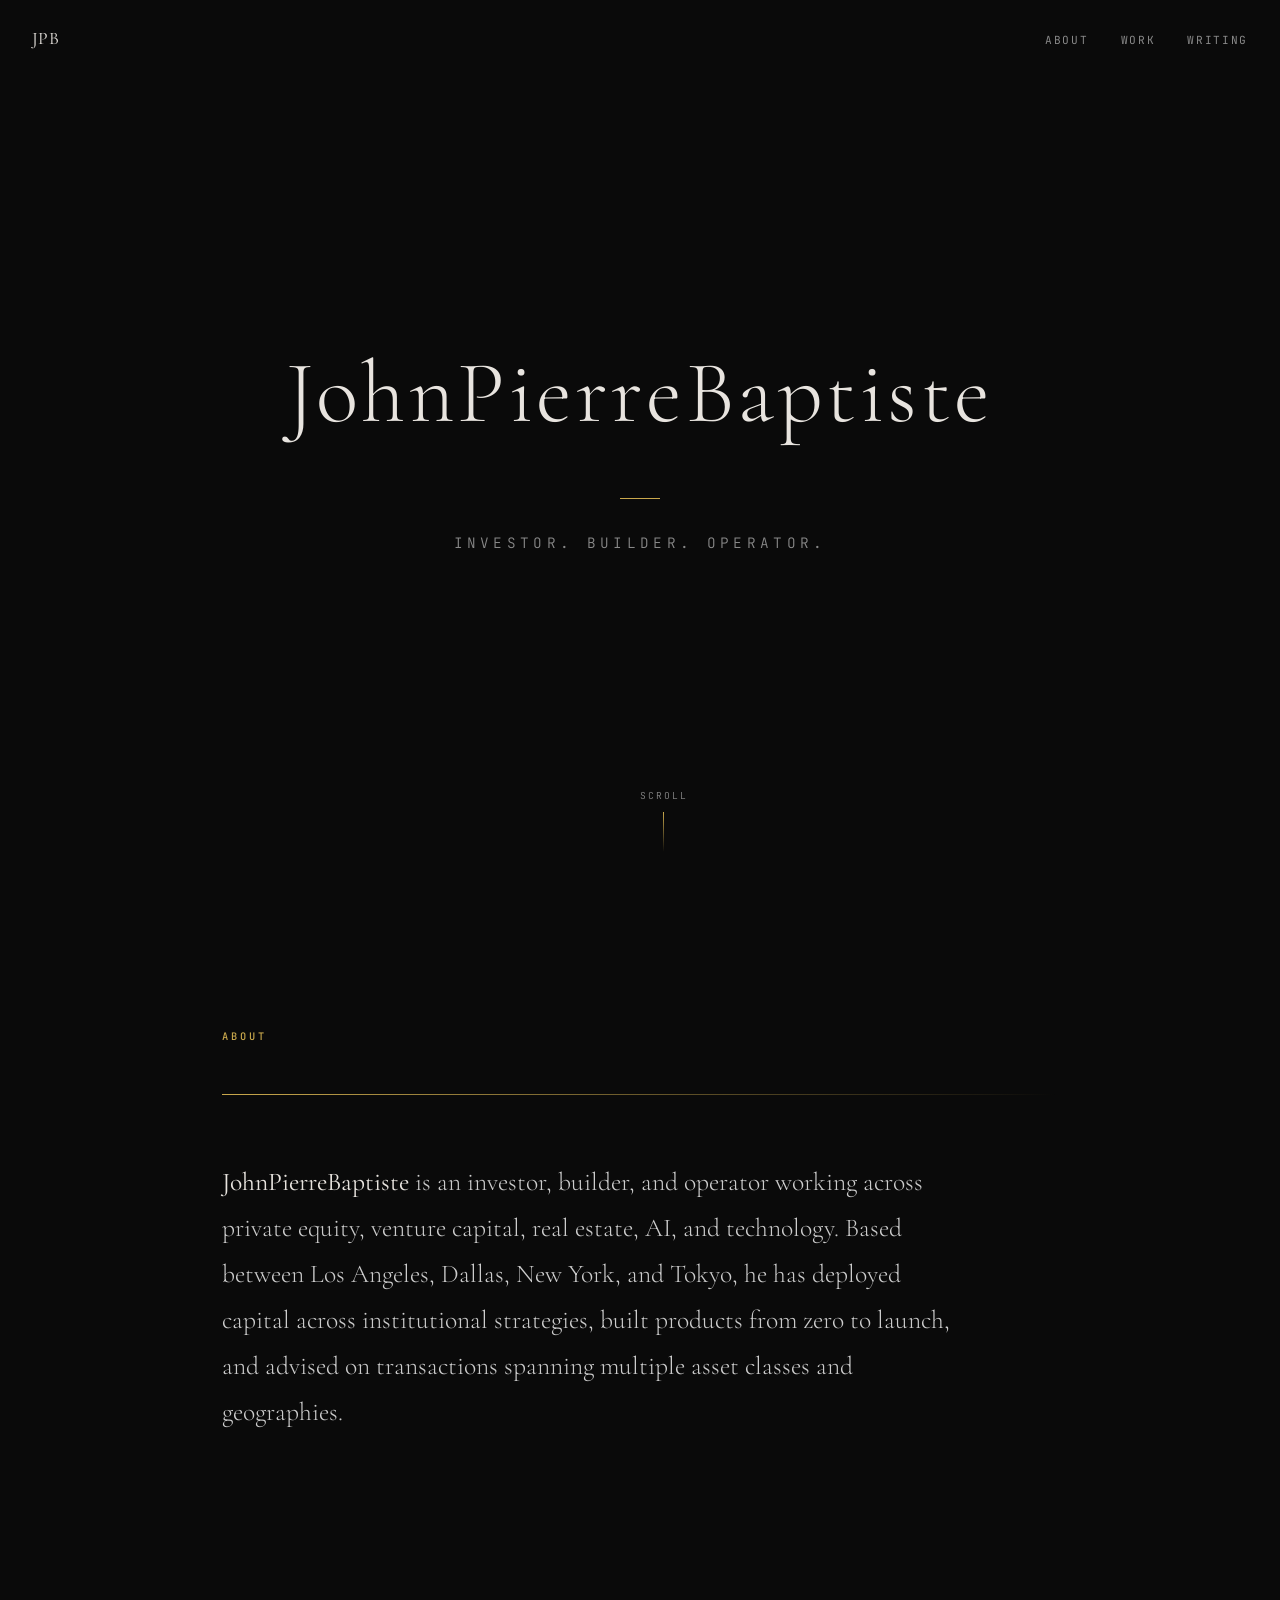
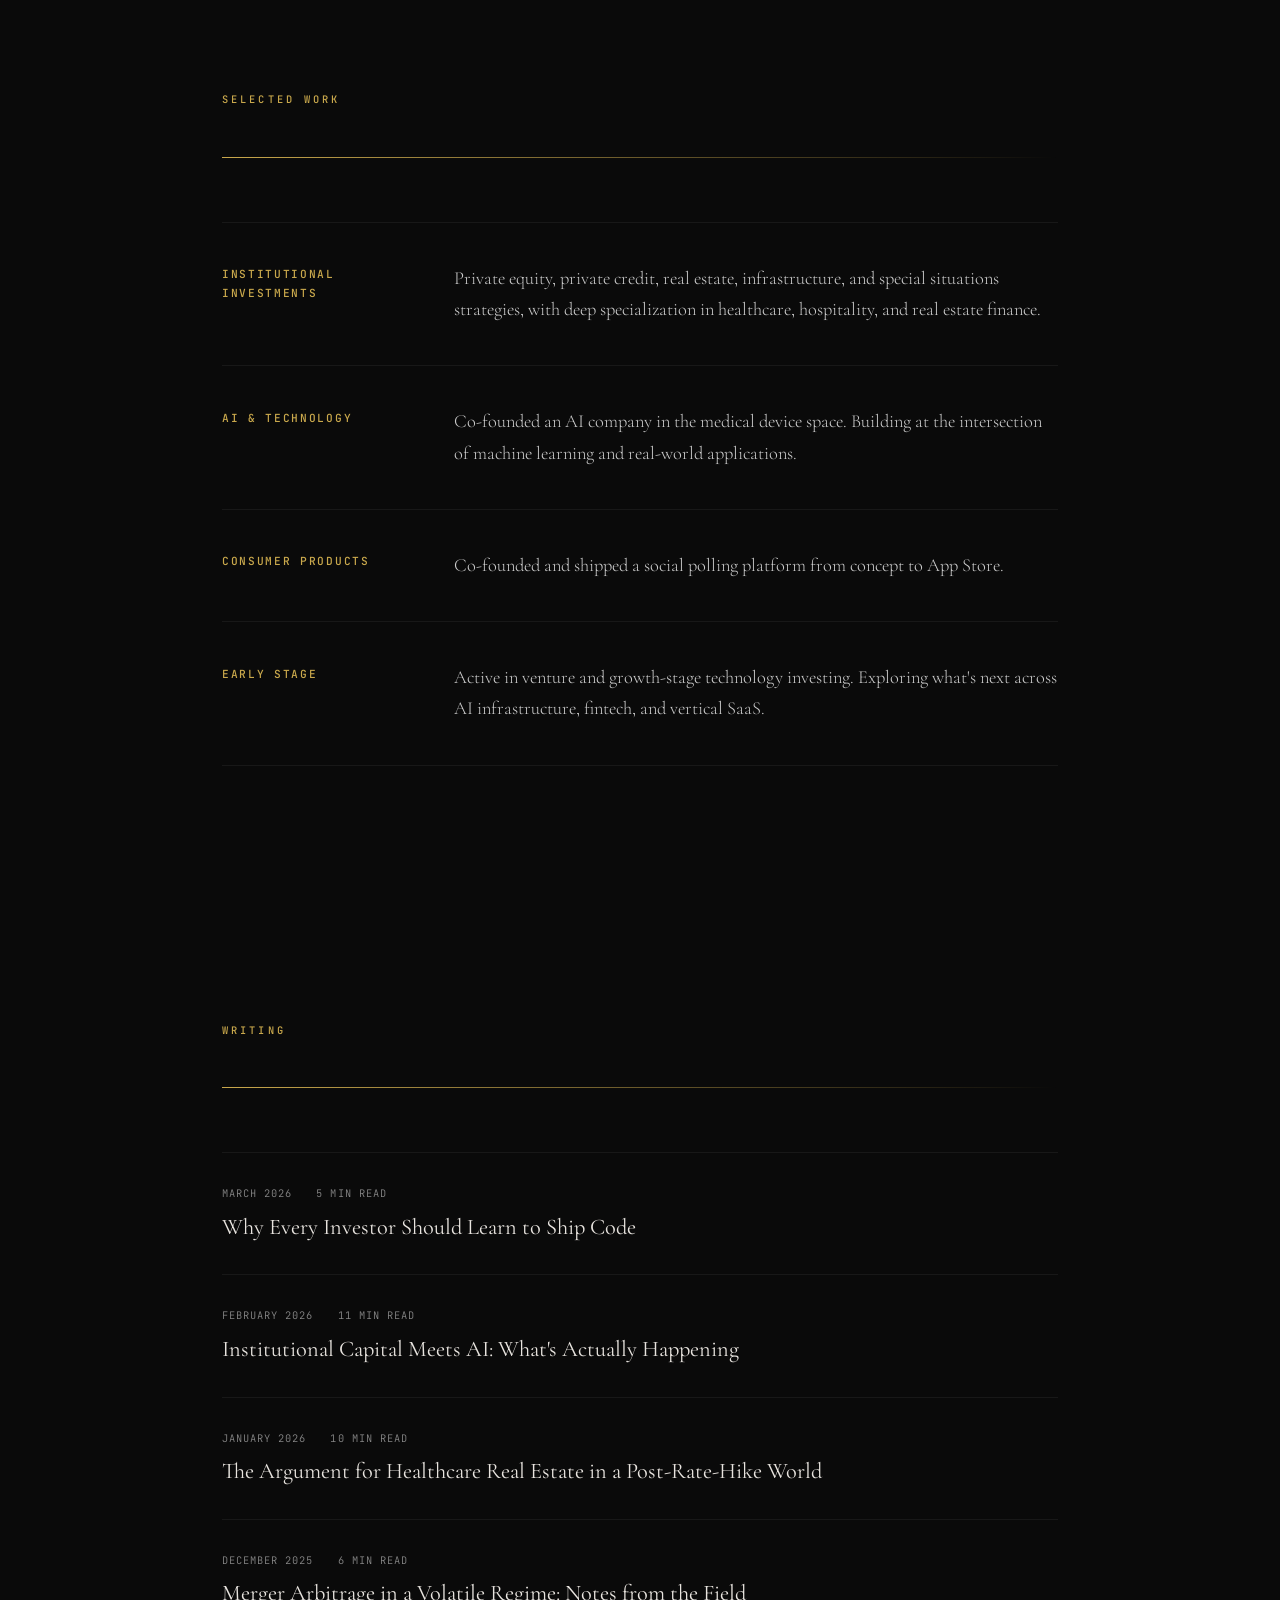
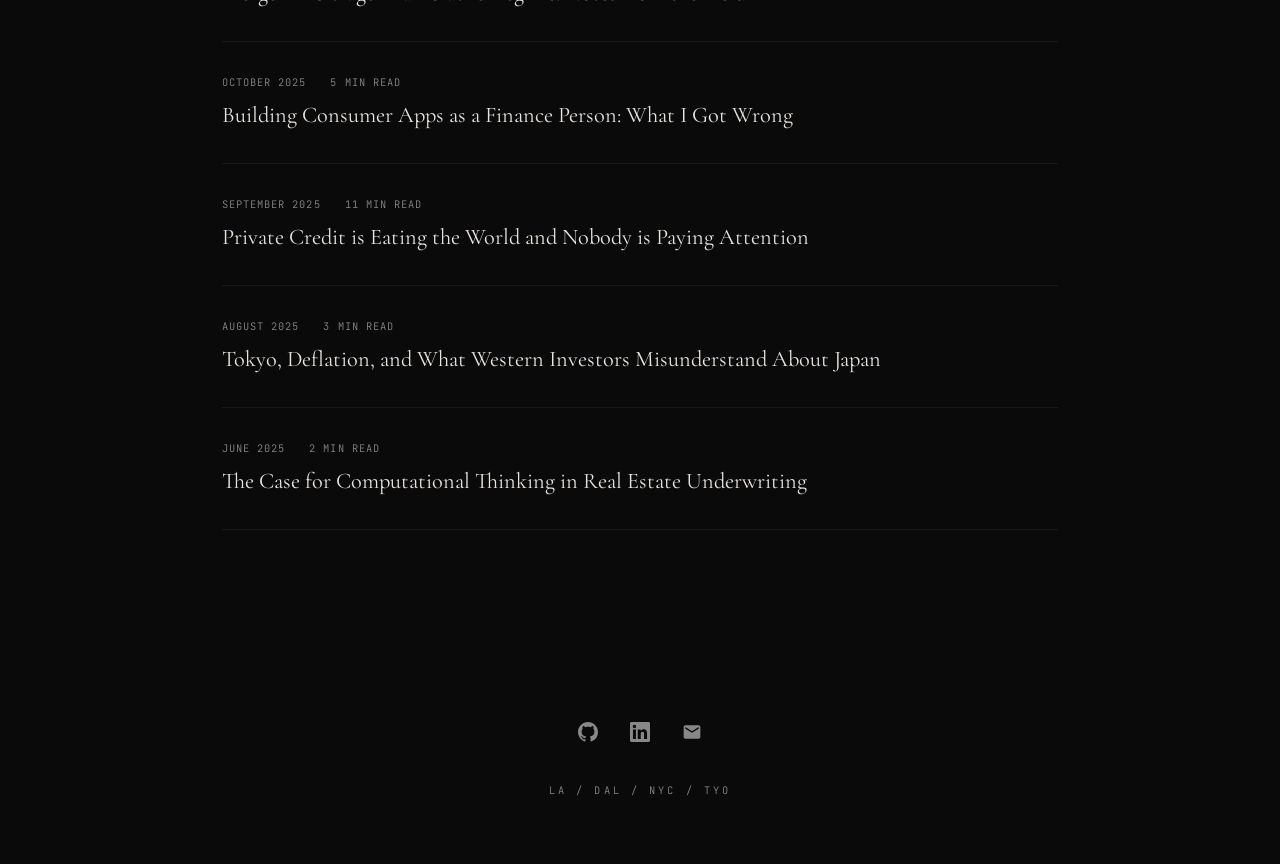
==== index.html @ 0679988e "trim credential lines from about section Co-Authored-By: Claude Opus 4.6 (1M context) <noreply@anthr" ====
<!DOCTYPE html>
<html lang="en">
<head>
  <meta charset="UTF-8">
  <meta name="viewport" content="width=device-width, initial-scale=1.0">
  <title>JohnPierreBaptiste</title>
  <meta name="description" content="JohnPierreBaptiste — Investor. Builder. Operator.">
  <link rel="stylesheet" href="styles.css">
  <link rel="icon" href="data:image/svg+xml,<svg xmlns='http://www.w3.org/2000/svg' viewBox='0 0 100 100'><text y='.9em' font-size='90'>&#9670;</text></svg>">
</head>
<body>

  <!-- Navigation -->
  <nav class="nav">
    <a href="#" class="nav-logo">JPB</a>
    <ul class="nav-links">
      <li><a href="#about">About</a></li>
      <li><a href="#work">Work</a></li>
      <li><a href="#writing">Writing</a></li>
    </ul>
  </nav>

  <!-- Hero -->
  <section class="hero">
    <h1 class="hero-name">JohnPierreBaptiste</h1>
    <div class="hero-line"></div>
    <p class="hero-tagline">Investor. Builder. Operator.</p>
    <div class="scroll-indicator">
      <span>Scroll</span>
      <div class="scroll-line"></div>
    </div>
  </section>

  <!-- About -->
  <section id="about">
    <div class="container">
      <div class="reveal">
        <p class="section-label">About</p>
        <div class="section-divider"></div>
      </div>
      <div class="reveal">
        <p class="about-text">
          <strong>JohnPierreBaptiste</strong> is an investor, builder, and operator working across private equity, venture capital, real estate, AI, and technology. Based between Los Angeles, Dallas, New York, and Tokyo, he has deployed capital across institutional strategies, built products from zero to launch, and advised on transactions spanning multiple asset classes and geographies.
        </p>
      </div>
    </div>
  </section>

  <!-- Selected Work -->
  <section id="work">
    <div class="container">
      <div class="reveal">
        <p class="section-label">Selected Work</p>
        <div class="section-divider"></div>
      </div>
      <div class="work-grid">
        <div class="work-item reveal">
          <span class="work-category">Institutional Investments</span>
          <p class="work-description">Private equity, private credit, real estate, infrastructure, and special situations strategies, with deep specialization in healthcare, hospitality, and real estate finance.</p>
        </div>
        <div class="work-item reveal">
          <span class="work-category">AI & Technology</span>
          <p class="work-description">Co-founded an AI company in the medical device space. Building at the intersection of machine learning and real-world applications.</p>
        </div>
        <div class="work-item reveal">
          <span class="work-category">Consumer Products</span>
          <p class="work-description">Co-founded and shipped a social polling platform from concept to App Store.</p>
        </div>
        <div class="work-item reveal">
          <span class="work-category">Early Stage</span>
          <p class="work-description">Active in venture and growth-stage technology investing. Exploring what's next across AI infrastructure, fintech, and vertical SaaS.</p>
        </div>
      </div>
    </div>
  </section>

  <!-- Writing -->
  <section id="writing">
    <div class="container">
      <div class="reveal">
        <p class="section-label">Writing</p>
        <div class="section-divider"></div>
      </div>
      <div class="writing-list">

        <a href="posts/ship-code.html" class="writing-item reveal">
          <div class="writing-meta">
            <span>March 2026</span>
            <span>5 min read</span>
          </div>
          <h3 class="writing-title">Why Every Investor Should Learn to Ship Code</h3>
          <span class="writing-arrow">&rarr;</span>
        </a>

        <a href="posts/institutional-capital-ai.html" class="writing-item reveal">
          <div class="writing-meta">
            <span>February 2026</span>
            <span>11 min read</span>
          </div>
          <h3 class="writing-title">Institutional Capital Meets AI: What's Actually Happening</h3>
          <span class="writing-arrow">&rarr;</span>
        </a>

        <a href="posts/healthcare-real-estate.html" class="writing-item reveal">
          <div class="writing-meta">
            <span>January 2026</span>
            <span>10 min read</span>
          </div>
          <h3 class="writing-title">The Argument for Healthcare Real Estate in a Post-Rate-Hike World</h3>
          <span class="writing-arrow">&rarr;</span>
        </a>

        <a href="posts/merger-arbitrage.html" class="writing-item reveal">
          <div class="writing-meta">
            <span>December 2025</span>
            <span>6 min read</span>
          </div>
          <h3 class="writing-title">Merger Arbitrage in a Volatile Regime: Notes from the Field</h3>
          <span class="writing-arrow">&rarr;</span>
        </a>

        <a href="posts/consumer-apps-finance.html" class="writing-item reveal">
          <div class="writing-meta">
            <span>October 2025</span>
            <span>5 min read</span>
          </div>
          <h3 class="writing-title">Building Consumer Apps as a Finance Person: What I Got Wrong</h3>
          <span class="writing-arrow">&rarr;</span>
        </a>

        <a href="posts/private-credit.html" class="writing-item reveal">
          <div class="writing-meta">
            <span>September 2025</span>
            <span>11 min read</span>
          </div>
          <h3 class="writing-title">Private Credit is Eating the World and Nobody is Paying Attention</h3>
          <span class="writing-arrow">&rarr;</span>
        </a>

        <a href="posts/tokyo-japan.html" class="writing-item reveal">
          <div class="writing-meta">
            <span>August 2025</span>
            <span>3 min read</span>
          </div>
          <h3 class="writing-title">Tokyo, Deflation, and What Western Investors Misunderstand About Japan</h3>
          <span class="writing-arrow">&rarr;</span>
        </a>

        <a href="posts/computational-real-estate.html" class="writing-item reveal">
          <div class="writing-meta">
            <span>June 2025</span>
            <span>2 min read</span>
          </div>
          <h3 class="writing-title">The Case for Computational Thinking in Real Estate Underwriting</h3>
          <span class="writing-arrow">&rarr;</span>
        </a>

      </div>
    </div>
  </section>

  <!-- Footer -->
  <footer class="footer">
    <div class="container">
      <div class="footer-icons">
        <!-- GitHub -->
        <a href="https://github.com/JohnPierreBaptiste" target="_blank" rel="noopener noreferrer" aria-label="GitHub">
          <svg viewBox="0 0 24 24" fill="currentColor"><path d="M12 0C5.37 0 0 5.37 0 12c0 5.31 3.435 9.795 8.205 11.385.6.105.825-.255.825-.57 0-.285-.015-1.23-.015-2.235-3.015.555-3.795-.735-4.035-1.41-.135-.345-.72-1.41-1.23-1.695-.42-.225-1.02-.78-.015-.795.945-.015 1.62.87 1.845 1.23 1.08 1.815 2.805 1.305 3.495.99.105-.78.42-1.305.765-1.605-2.67-.3-5.46-1.335-5.46-5.925 0-1.305.465-2.385 1.23-3.225-.12-.3-.54-1.53.12-3.18 0 0 1.005-.315 3.3 1.23.96-.27 1.98-.405 3-.405s2.04.135 3 .405c2.295-1.56 3.3-1.23 3.3-1.23.66 1.65.24 2.88.12 3.18.765.84 1.23 1.905 1.23 3.225 0 4.605-2.805 5.625-5.475 5.925.435.375.81 1.095.81 2.22 0 1.605-.015 2.895-.015 3.3 0 .315.225.69.825.57A12.02 12.02 0 0024 12c0-6.63-5.37-12-12-12z"/></svg>
        </a>
        <!-- LinkedIn -->
        <a href="https://linkedin.com/in/JohnPierreBaptiste" target="_blank" rel="noopener noreferrer" aria-label="LinkedIn">
          <svg viewBox="0 0 24 24" fill="currentColor"><path d="M20.447 20.452h-3.554v-5.569c0-1.328-.027-3.037-1.852-3.037-1.853 0-2.136 1.445-2.136 2.939v5.667H9.351V9h3.414v1.561h.046c.477-.9 1.637-1.85 3.37-1.85 3.601 0 4.267 2.37 4.267 5.455v6.286zM5.337 7.433a2.062 2.062 0 01-2.063-2.065 2.064 2.064 0 112.063 2.065zm1.782 13.019H3.555V9h3.564v11.452zM22.225 0H1.771C.792 0 0 .774 0 1.729v20.542C0 23.227.792 24 1.771 24h20.451C23.2 24 24 23.227 24 22.271V1.729C24 .774 23.2 0 22.222 0h.003z"/></svg>
        </a>
        <!-- Email -->
        <a href="mailto:john@johnpierrebaptiste.com" aria-label="Email">
          <svg viewBox="0 0 24 24" fill="currentColor"><path d="M20 4H4c-1.1 0-2 .9-2 2v12c0 1.1.9 2 2 2h16c1.1 0 2-.9 2-2V6c0-1.1-.9-2-2-2zm0 4l-8 5-8-5V6l8 5 8-5v2z"/></svg>
        </a>
      </div>
      <p class="footer-locations">LA / DAL / NYC / TYO</p>
    </div>
  </footer>

  <script src="script.js"></script>
</body>
</html>
---- styles.css ----
/* ========================================
   JohnPierreBaptiste — Personal Site
   ======================================== */

@import url('https://fonts.googleapis.com/css2?family=Cormorant+Garamond:ital,wght@0,300;0,400;0,500;0,600;1,300;1,400&family=JetBrains+Mono:wght@300;400;500&display=swap');

:root {
  --black: #0a0a0a;
  --off-black: #111111;
  --dark-gray: #1a1a1a;
  --mid-gray: #888888;
  --light-gray: #cccccc;
  --off-white: #e8e4df;
  --accent: #c9a84c;
  --accent-dim: rgba(201, 168, 76, 0.15);
  --font-serif: 'Cormorant Garamond', Georgia, serif;
  --font-mono: 'JetBrains Mono', 'SF Mono', monospace;
}

*, *::before, *::after {
  margin: 0;
  padding: 0;
  box-sizing: border-box;
}

::selection {
  background: var(--accent);
  color: var(--black);
}

html {
  scroll-behavior: smooth;
  font-size: 16px;
}

body {
  background: var(--black);
  color: var(--off-white);
  font-family: var(--font-mono);
  font-weight: 300;
  line-height: 1.7;
  overflow-x: hidden;
  -webkit-font-smoothing: antialiased;
  -moz-osx-font-smoothing: grayscale;
}

/* ---- Scrollbar ---- */
::-webkit-scrollbar { width: 4px; }
::-webkit-scrollbar-track { background: var(--black); }
::-webkit-scrollbar-thumb { background: var(--accent); border-radius: 2px; }

/* ---- Layout ---- */
.container {
  max-width: 900px;
  margin: 0 auto;
  padding: 0 2rem;
}

section {
  padding: 8rem 0;
  position: relative;
}

/* ---- Reveal Animation ---- */
.reveal {
  opacity: 0;
  transform: translateY(30px);
  transition: opacity 0.8s cubic-bezier(0.16, 1, 0.3, 1),
              transform 0.8s cubic-bezier(0.16, 1, 0.3, 1);
}

.reveal.visible {
  opacity: 1;
  transform: translateY(0);
}

/* ---- Navigation ---- */
.nav {
  position: fixed;
  top: 0;
  left: 0;
  right: 0;
  z-index: 100;
  padding: 1.5rem 2rem;
  display: flex;
  justify-content: space-between;
  align-items: center;
  transition: background 0.4s ease, backdrop-filter 0.4s ease;
}

.nav.scrolled {
  background: rgba(10, 10, 10, 0.85);
  backdrop-filter: blur(20px);
  -webkit-backdrop-filter: blur(20px);
}

.nav-logo {
  font-family: var(--font-serif);
  font-size: 1.1rem;
  font-weight: 400;
  color: var(--off-white);
  text-decoration: none;
  letter-spacing: 0.02em;
}

.nav-links {
  display: flex;
  gap: 2rem;
  list-style: none;
}

.nav-links a {
  font-family: var(--font-mono);
  font-size: 0.7rem;
  font-weight: 400;
  color: var(--mid-gray);
  text-decoration: none;
  text-transform: uppercase;
  letter-spacing: 0.15em;
  transition: color 0.3s ease;
}

.nav-links a:hover {
  color: var(--accent);
}

/* ---- Hero ---- */
.hero {
  height: 100vh;
  display: flex;
  flex-direction: column;
  justify-content: center;
  align-items: center;
  text-align: center;
  position: relative;
}

.hero-name {
  font-family: var(--font-serif);
  font-size: clamp(2.5rem, 7vw, 5.5rem);
  font-weight: 300;
  letter-spacing: 0.04em;
  color: var(--off-white);
  line-height: 1.1;
  margin-bottom: 1.5rem;
  opacity: 0;
  transform: translateY(20px);
  animation: heroFadeIn 1.2s cubic-bezier(0.16, 1, 0.3, 1) 0.3s forwards;
}

.hero-tagline {
  font-family: var(--font-mono);
  font-size: clamp(0.75rem, 1.5vw, 0.9rem);
  font-weight: 300;
  color: var(--mid-gray);
  letter-spacing: 0.3em;
  text-transform: uppercase;
  opacity: 0;
  transform: translateY(15px);
  animation: heroFadeIn 1s cubic-bezier(0.16, 1, 0.3, 1) 0.7s forwards;
}

.hero-line {
  width: 40px;
  height: 1px;
  background: var(--accent);
  margin: 2rem auto;
  opacity: 0;
  animation: heroFadeIn 1s cubic-bezier(0.16, 1, 0.3, 1) 1s forwards;
}

.scroll-indicator {
  position: absolute;
  bottom: 3rem;
  left: 50%;
  transform: translateX(-50%);
  display: flex;
  flex-direction: column;
  align-items: center;
  gap: 0.5rem;
  opacity: 0;
  animation: heroFadeIn 1s cubic-bezier(0.16, 1, 0.3, 1) 1.5s forwards;
}

.scroll-indicator span {
  font-size: 0.6rem;
  letter-spacing: 0.2em;
  text-transform: uppercase;
  color: var(--mid-gray);
}

.scroll-line {
  width: 1px;
  height: 40px;
  background: linear-gradient(to bottom, var(--accent), transparent);
  animation: scrollPulse 2s ease-in-out infinite;
}

@keyframes heroFadeIn {
  to { opacity: 1; transform: translateY(0); }
}

@keyframes scrollPulse {
  0%, 100% { opacity: 0.3; transform: scaleY(0.6); }
  50% { opacity: 1; transform: scaleY(1); }
}

/* ---- Section Headers ---- */
.section-label {
  font-family: var(--font-mono);
  font-size: 0.65rem;
  font-weight: 500;
  letter-spacing: 0.3em;
  text-transform: uppercase;
  color: var(--accent);
  margin-bottom: 3rem;
}

.section-divider {
  width: 100%;
  height: 1px;
  background: linear-gradient(to right, var(--accent), transparent);
  margin-bottom: 4rem;
}

/* ---- About ---- */
.about-text {
  font-family: var(--font-serif);
  font-size: clamp(1.2rem, 2.5vw, 1.6rem);
  font-weight: 300;
  line-height: 1.8;
  color: var(--light-gray);
  max-width: 750px;
}

.about-text strong {
  color: var(--off-white);
  font-weight: 400;
}

/* ---- Work ---- */
.work-grid {
  display: grid;
  gap: 0;
}

.work-item {
  padding: 2.5rem 0;
  border-bottom: 1px solid rgba(255, 255, 255, 0.06);
  display: grid;
  grid-template-columns: 200px 1fr;
  gap: 2rem;
  align-items: start;
}

.work-item:first-child {
  border-top: 1px solid rgba(255, 255, 255, 0.06);
}

.work-category {
  font-family: var(--font-mono);
  font-size: 0.7rem;
  font-weight: 500;
  letter-spacing: 0.15em;
  text-transform: uppercase;
  color: var(--accent);
  padding-top: 0.15rem;
}

.work-description {
  font-family: var(--font-serif);
  font-size: 1.15rem;
  font-weight: 300;
  color: var(--light-gray);
  line-height: 1.7;
}

/* ---- Writing ---- */
.writing-list {
  display: grid;
  gap: 0;
}

.writing-item {
  display: block;
  padding: 2rem 0;
  border-bottom: 1px solid rgba(255, 255, 255, 0.06);
  text-decoration: none;
  transition: background 0.3s ease;
  position: relative;
}

.writing-item:first-child {
  border-top: 1px solid rgba(255, 255, 255, 0.06);
}

.writing-item:hover {
  background: rgba(201, 168, 76, 0.03);
}

.writing-item:hover .writing-title {
  color: var(--accent);
}

.writing-item:hover .writing-arrow {
  opacity: 1;
  transform: translateX(0);
}

.writing-meta {
  font-family: var(--font-mono);
  font-size: 0.65rem;
  color: var(--mid-gray);
  letter-spacing: 0.1em;
  text-transform: uppercase;
  margin-bottom: 0.5rem;
  display: flex;
  gap: 1.5rem;
}

.writing-title {
  font-family: var(--font-serif);
  font-size: clamp(1.1rem, 2vw, 1.4rem);
  font-weight: 400;
  color: var(--off-white);
  line-height: 1.4;
  transition: color 0.3s ease;
  padding-right: 2rem;
}

.writing-arrow {
  position: absolute;
  right: 0;
  top: 50%;
  transform: translateX(-10px);
  opacity: 0;
  color: var(--accent);
  font-size: 1.2rem;
  transition: all 0.3s ease;
}

/* ---- Footer ---- */
.footer {
  padding: 4rem 0;
  text-align: center;
}

.footer-icons {
  display: flex;
  justify-content: center;
  gap: 2rem;
  margin-bottom: 2rem;
}

.footer-icons a {
  color: var(--mid-gray);
  transition: color 0.3s ease;
}

.footer-icons a:hover {
  color: var(--accent);
}

.footer-icons svg {
  width: 20px;
  height: 20px;
}

.footer-locations {
  font-family: var(--font-mono);
  font-size: 0.65rem;
  letter-spacing: 0.3em;
  text-transform: uppercase;
  color: var(--mid-gray);
}

/* ---- Blog Post Page ---- */
.post-nav {
  position: fixed;
  top: 0;
  left: 0;
  right: 0;
  z-index: 100;
  padding: 1.5rem 2rem;
  display: flex;
  justify-content: space-between;
  align-items: center;
  background: rgba(10, 10, 10, 0.85);
  backdrop-filter: blur(20px);
  -webkit-backdrop-filter: blur(20px);
}

.post-back {
  font-family: var(--font-mono);
  font-size: 0.7rem;
  color: var(--mid-gray);
  text-decoration: none;
  letter-spacing: 0.1em;
  text-transform: uppercase;
  transition: color 0.3s ease;
}

.post-back:hover {
  color: var(--accent);
}

.post-header {
  padding-top: 10rem;
  padding-bottom: 4rem;
  max-width: 700px;
  margin: 0 auto;
}

.post-meta {
  font-family: var(--font-mono);
  font-size: 0.65rem;
  color: var(--mid-gray);
  letter-spacing: 0.1em;
  text-transform: uppercase;
  margin-bottom: 1.5rem;
  display: flex;
  gap: 1.5rem;
}

.post-title {
  font-family: var(--font-serif);
  font-size: clamp(1.8rem, 4vw, 2.8rem);
  font-weight: 300;
  color: var(--off-white);
  line-height: 1.3;
}

.post-body {
  max-width: 700px;
  margin: 0 auto;
  padding-bottom: 6rem;
}

.post-body p {
  font-family: var(--font-serif);
  font-size: 1.15rem;
  font-weight: 300;
  line-height: 1.9;
  color: var(--light-gray);
  margin-bottom: 1.5rem;
}

.post-body h2 {
  font-family: var(--font-serif);
  font-size: 1.6rem;
  font-weight: 400;
  color: var(--off-white);
  margin-top: 3rem;
  margin-bottom: 1.5rem;
}

.post-body h3 {
  font-family: var(--font-mono);
  font-size: 0.8rem;
  font-weight: 500;
  letter-spacing: 0.15em;
  text-transform: uppercase;
  color: var(--accent);
  margin-top: 2.5rem;
  margin-bottom: 1rem;
}

.post-body blockquote {
  border-left: 2px solid var(--accent);
  padding-left: 1.5rem;
  margin: 2rem 0;
  font-style: italic;
}

.post-body blockquote p {
  color: var(--off-white);
}

.post-body strong {
  color: var(--off-white);
  font-weight: 400;
}

.post-body ul, .post-body ol {
  margin-bottom: 1.5rem;
  padding-left: 1.5rem;
}

.post-body li {
  font-family: var(--font-serif);
  font-size: 1.15rem;
  font-weight: 300;
  line-height: 1.9;
  color: var(--light-gray);
  margin-bottom: 0.5rem;
}

.post-end-mark {
  text-align: center;
  margin-top: 4rem;
  padding-top: 4rem;
  border-top: 1px solid rgba(255, 255, 255, 0.06);
}

.post-end-mark span {
  font-family: var(--font-serif);
  font-size: 1.5rem;
  color: var(--accent);
}

/* ---- Responsive ---- */
@media (max-width: 768px) {
  section { padding: 5rem 0; }

  .nav-links { display: none; }

  .work-item {
    grid-template-columns: 1fr;
    gap: 0.5rem;
  }

  .container { padding: 0 1.5rem; }

  .post-header { padding-top: 7rem; }
}

@media (max-width: 480px) {
  .hero-name { letter-spacing: 0.02em; }
  .hero-tagline { letter-spacing: 0.15em; }
}
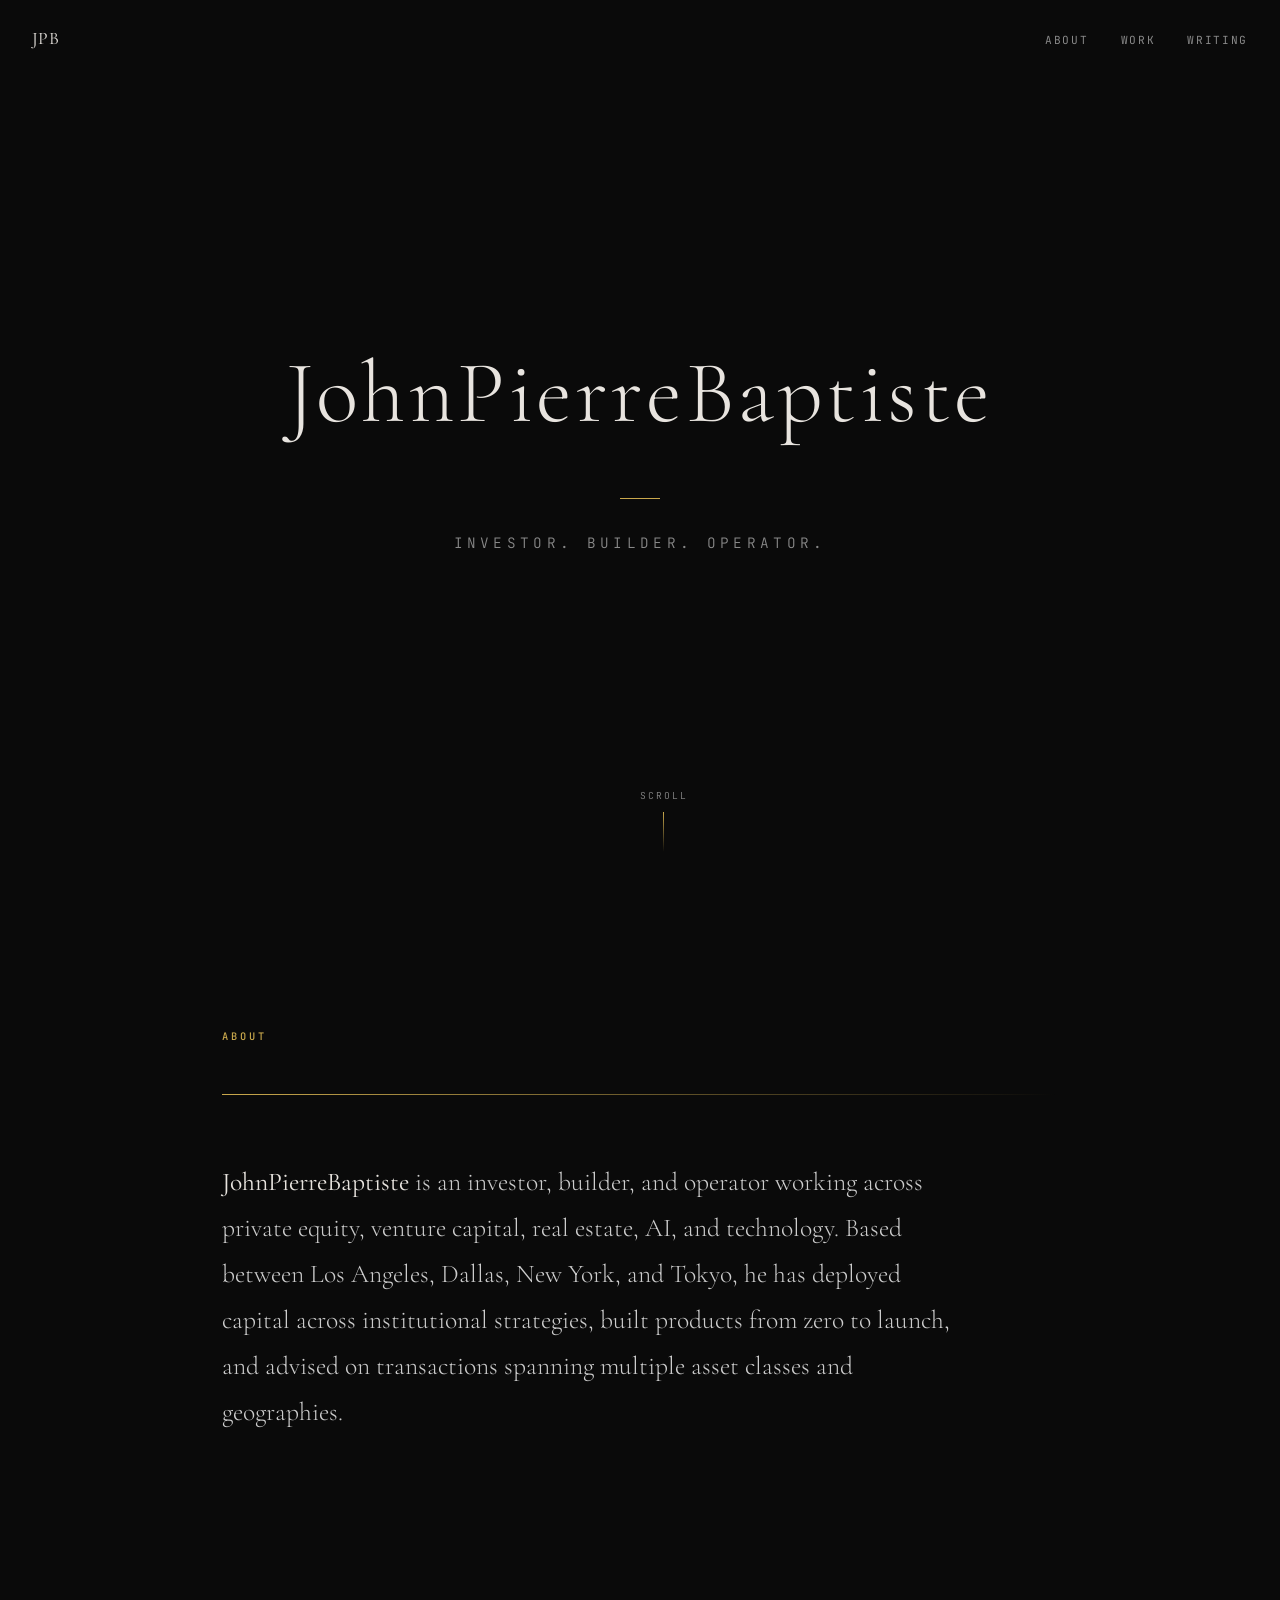
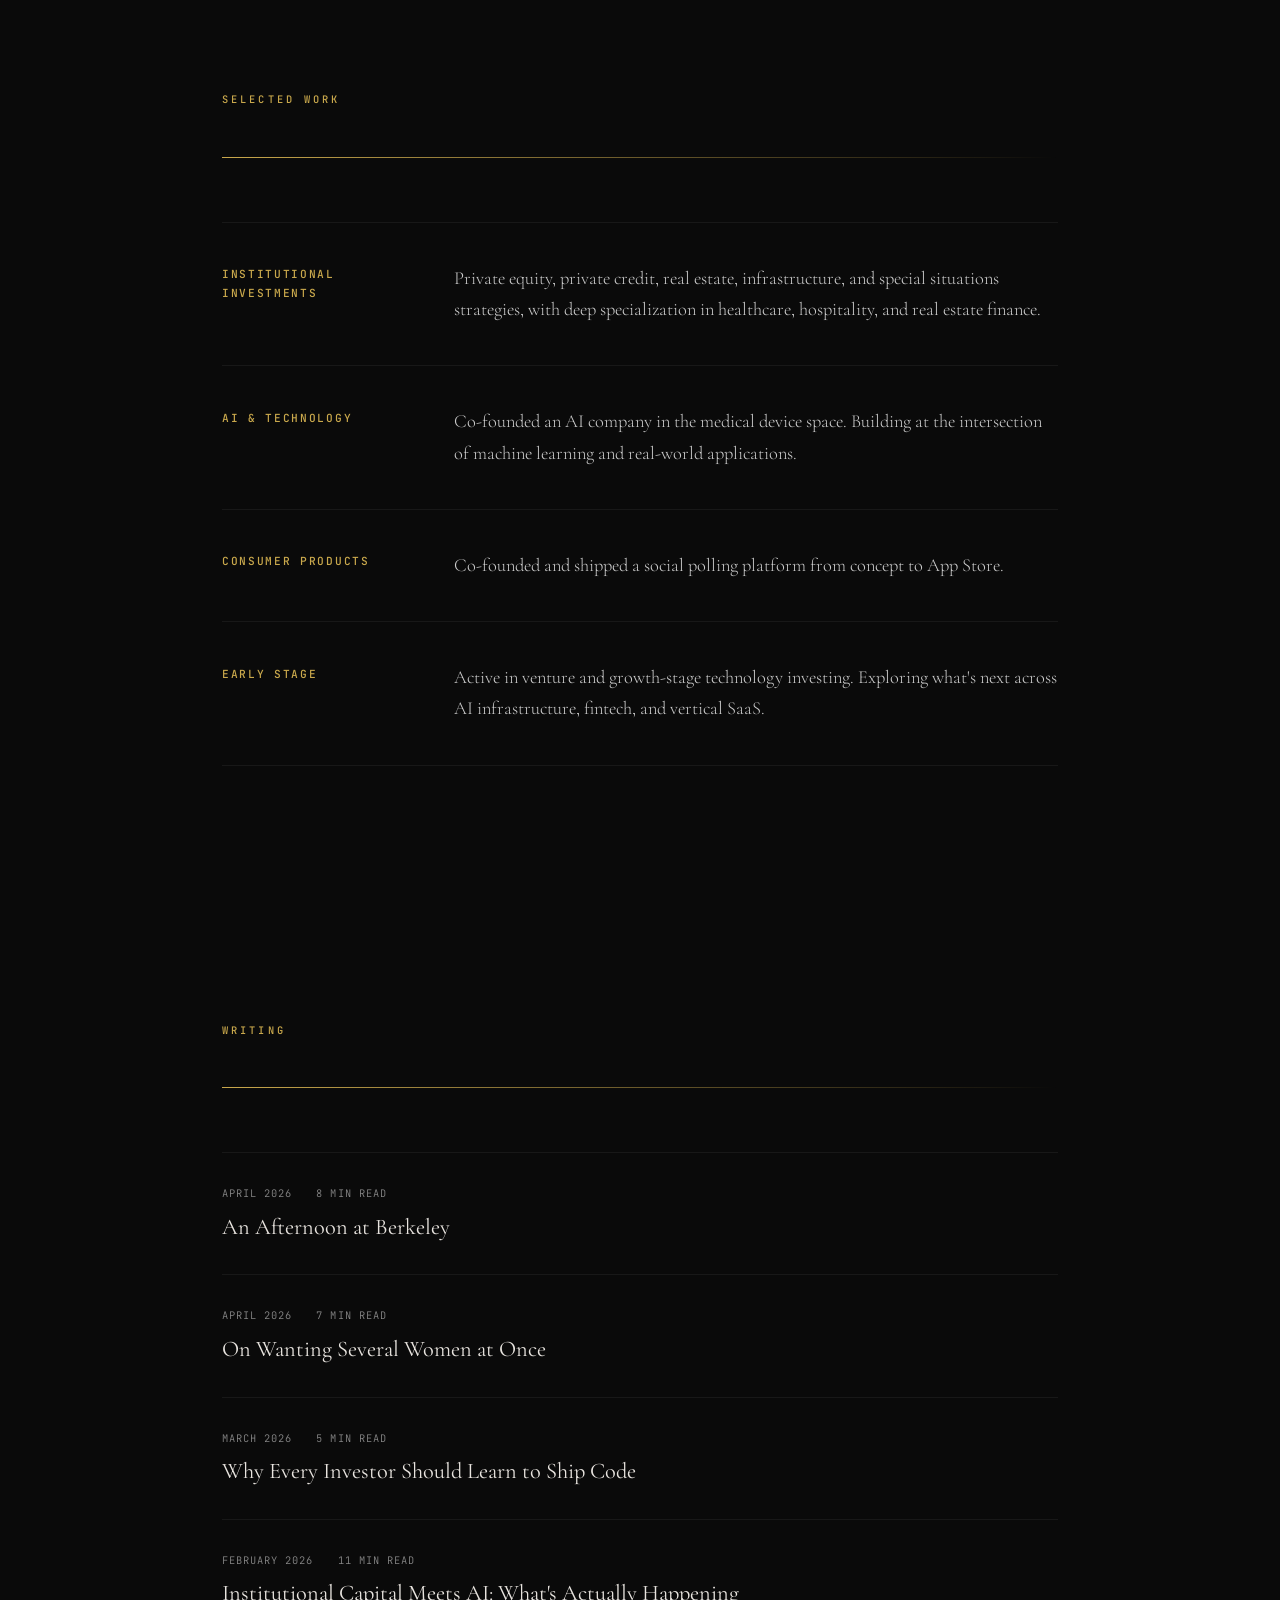
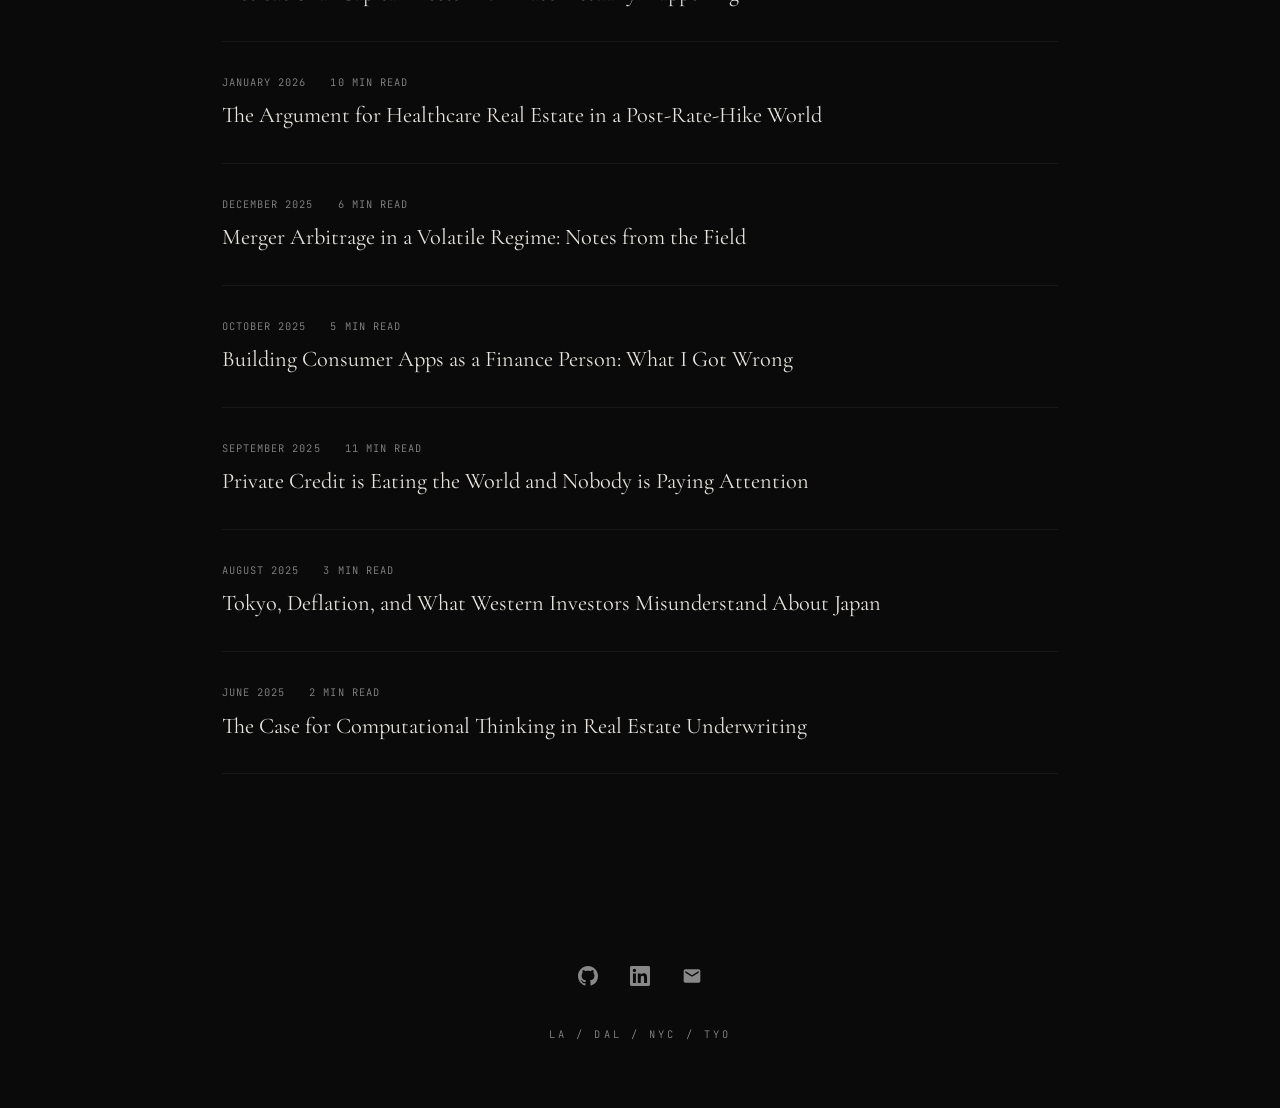
==== commit ed060ecd: "add two personal essays: several women and berkeley afternoon" ====
--- a/index.html
+++ b/index.html
@@ -83,6 +83,24 @@
       </div>
       <div class="writing-list">
 
+        <a href="posts/afternoon-berkeley.html" class="writing-item reveal">
+          <div class="writing-meta">
+            <span>April 2026</span>
+            <span>8 min read</span>
+          </div>
+          <h3 class="writing-title">An Afternoon at Berkeley</h3>
+          <span class="writing-arrow">&rarr;</span>
+        </a>
+
+        <a href="posts/several-women.html" class="writing-item reveal">
+          <div class="writing-meta">
+            <span>April 2026</span>
+            <span>7 min read</span>
+          </div>
+          <h3 class="writing-title">On Wanting Several Women at Once</h3>
+          <span class="writing-arrow">&rarr;</span>
+        </a>
+
         <a href="posts/ship-code.html" class="writing-item reveal">
           <div class="writing-meta">
             <span>March 2026</span>
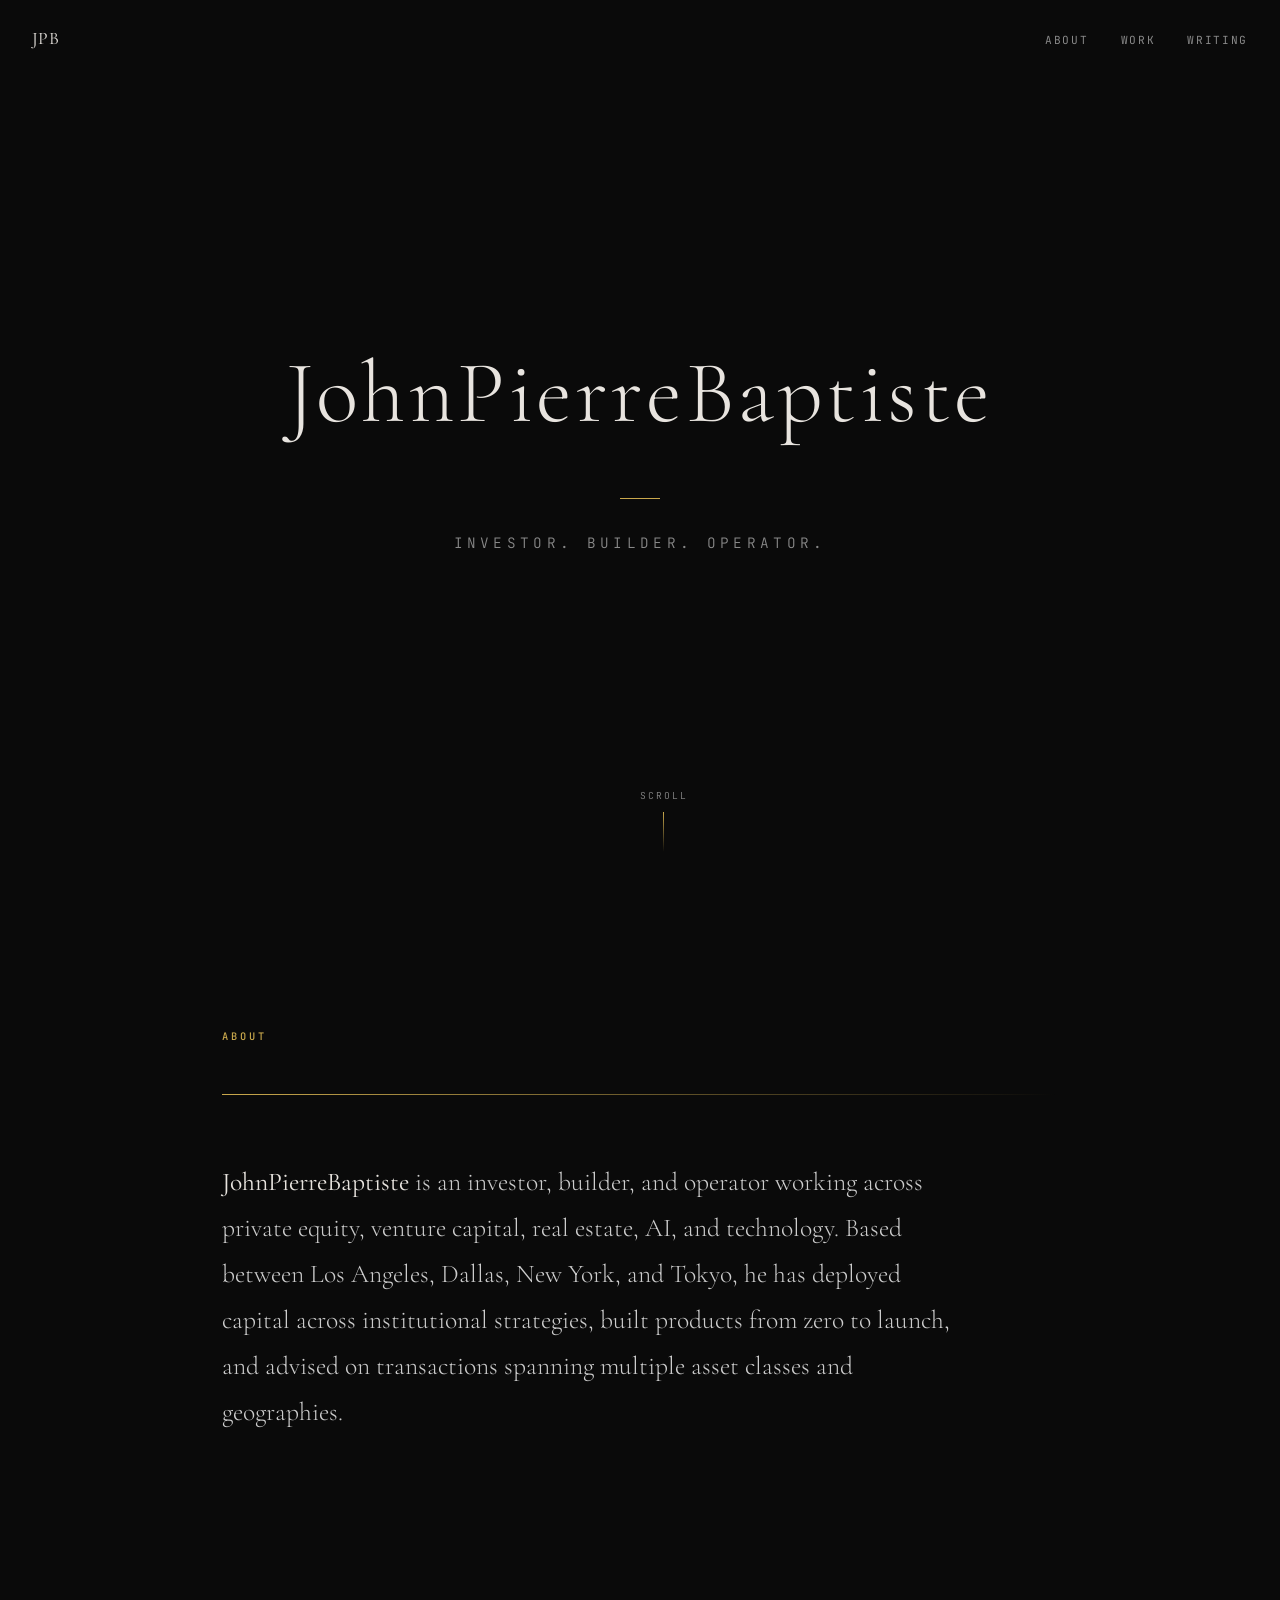
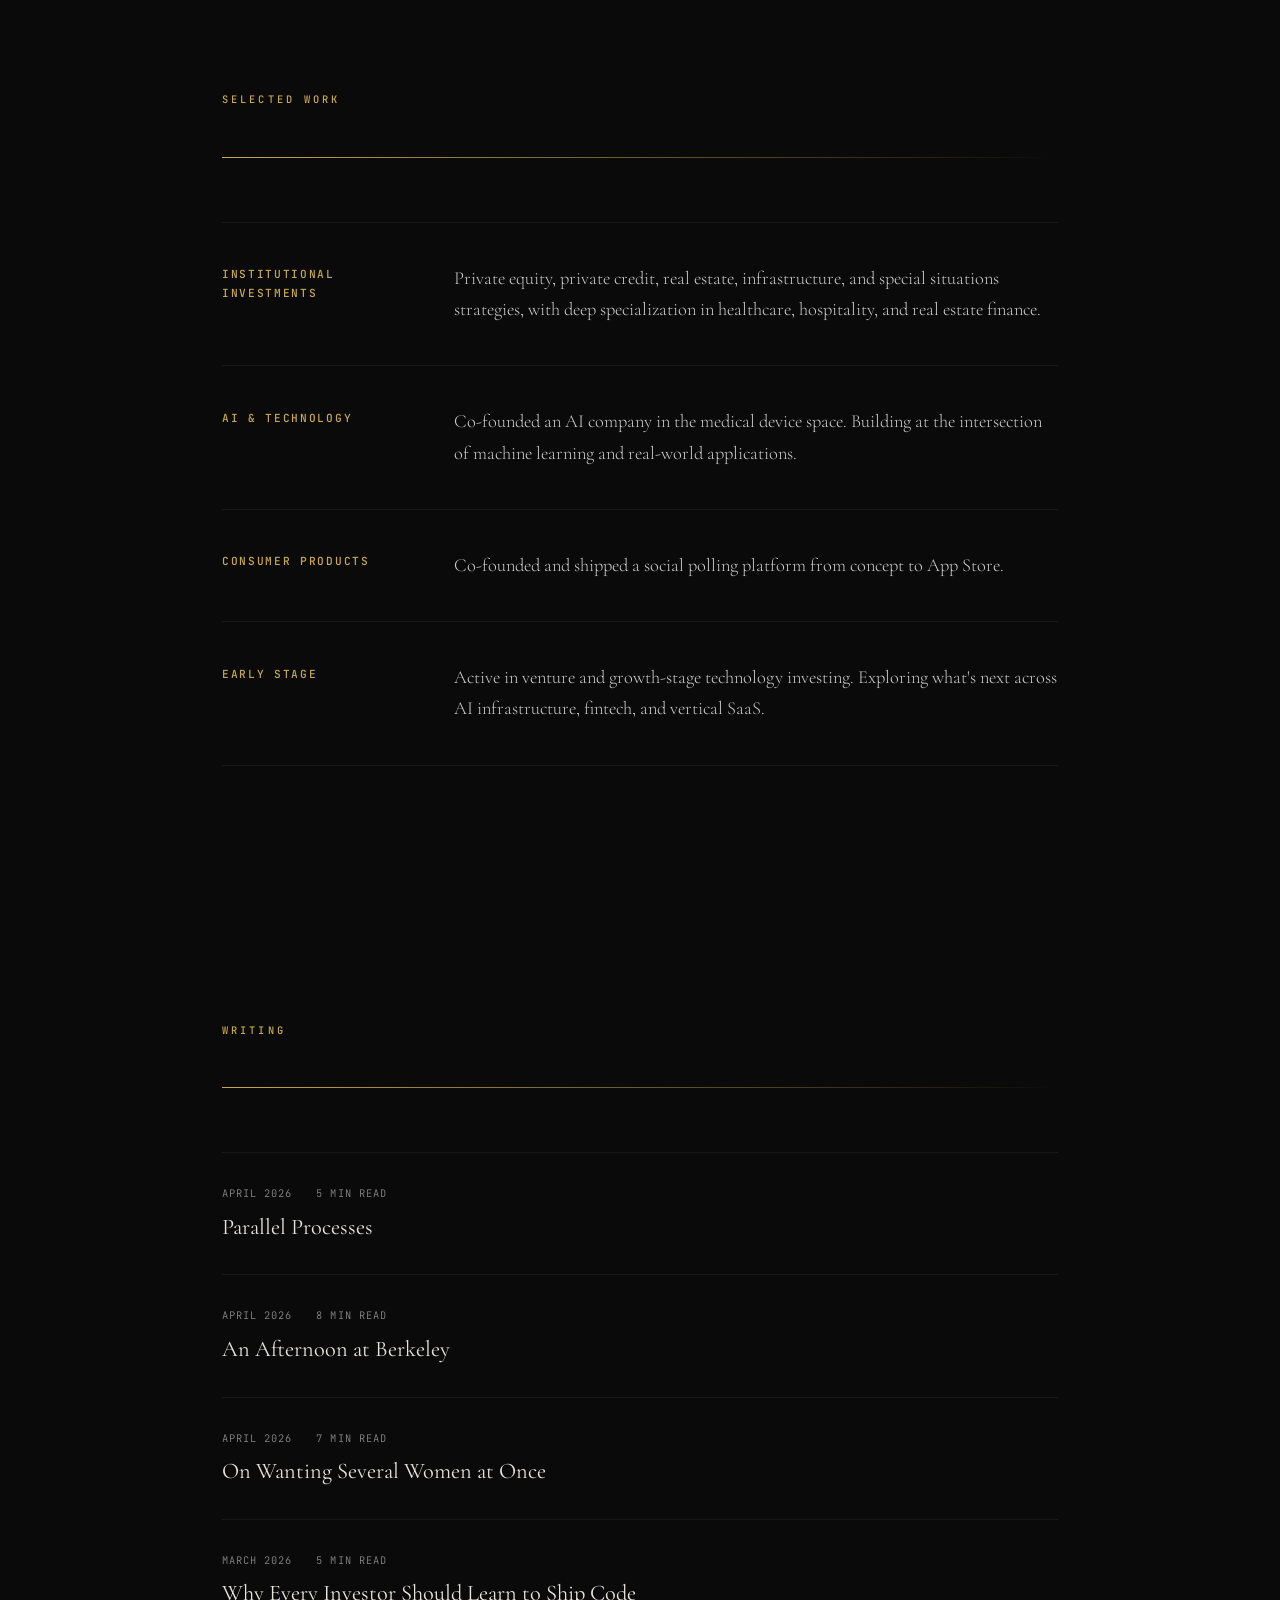
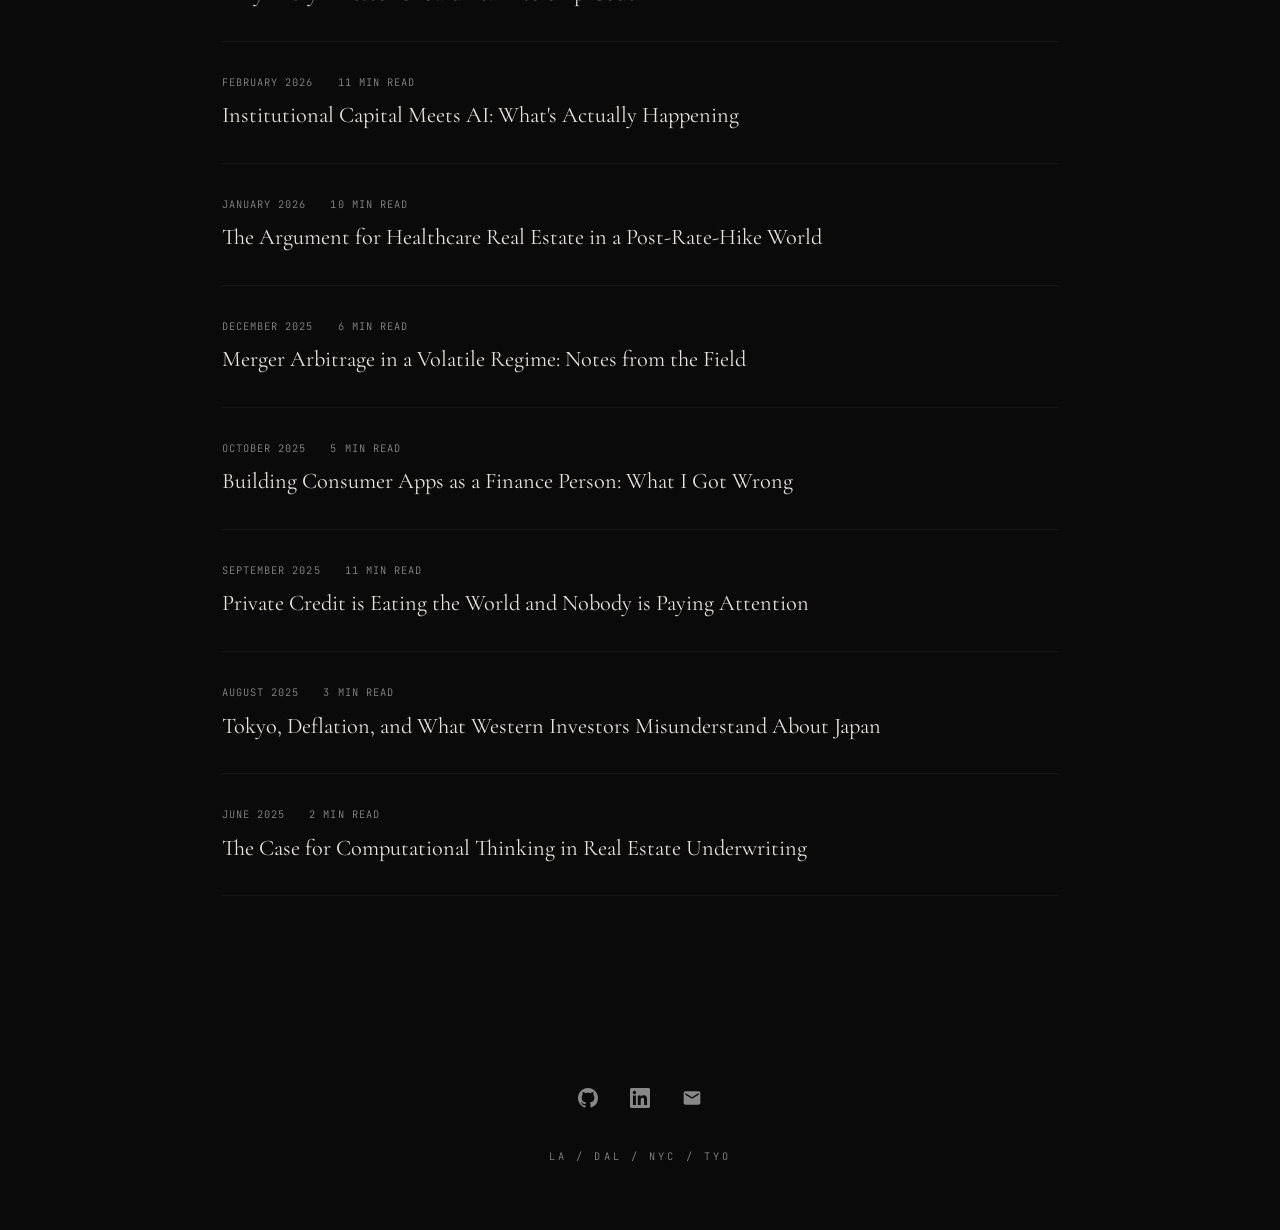
==== commit ef8d60e6: "add parallel processes essay" ====
--- a/index.html
+++ b/index.html
@@ -83,6 +83,15 @@
       </div>
       <div class="writing-list">
 
+        <a href="posts/parallel-processes.html" class="writing-item reveal">
+          <div class="writing-meta">
+            <span>April 2026</span>
+            <span>5 min read</span>
+          </div>
+          <h3 class="writing-title">Parallel Processes</h3>
+          <span class="writing-arrow">&rarr;</span>
+        </a>
+
         <a href="posts/afternoon-berkeley.html" class="writing-item reveal">
           <div class="writing-meta">
             <span>April 2026</span>
--- a/styles.css
+++ b/styles.css
@@ -430,6 +430,16 @@
   line-height: 1.3;
 }
 
+.post-subtitle {
+  font-family: var(--font-serif);
+  font-size: 1.05rem;
+  font-weight: 300;
+  font-style: italic;
+  color: var(--mid-gray);
+  line-height: 1.5;
+  margin-top: 1rem;
+}
+
 .post-body {
   max-width: 700px;
   margin: 0 auto;
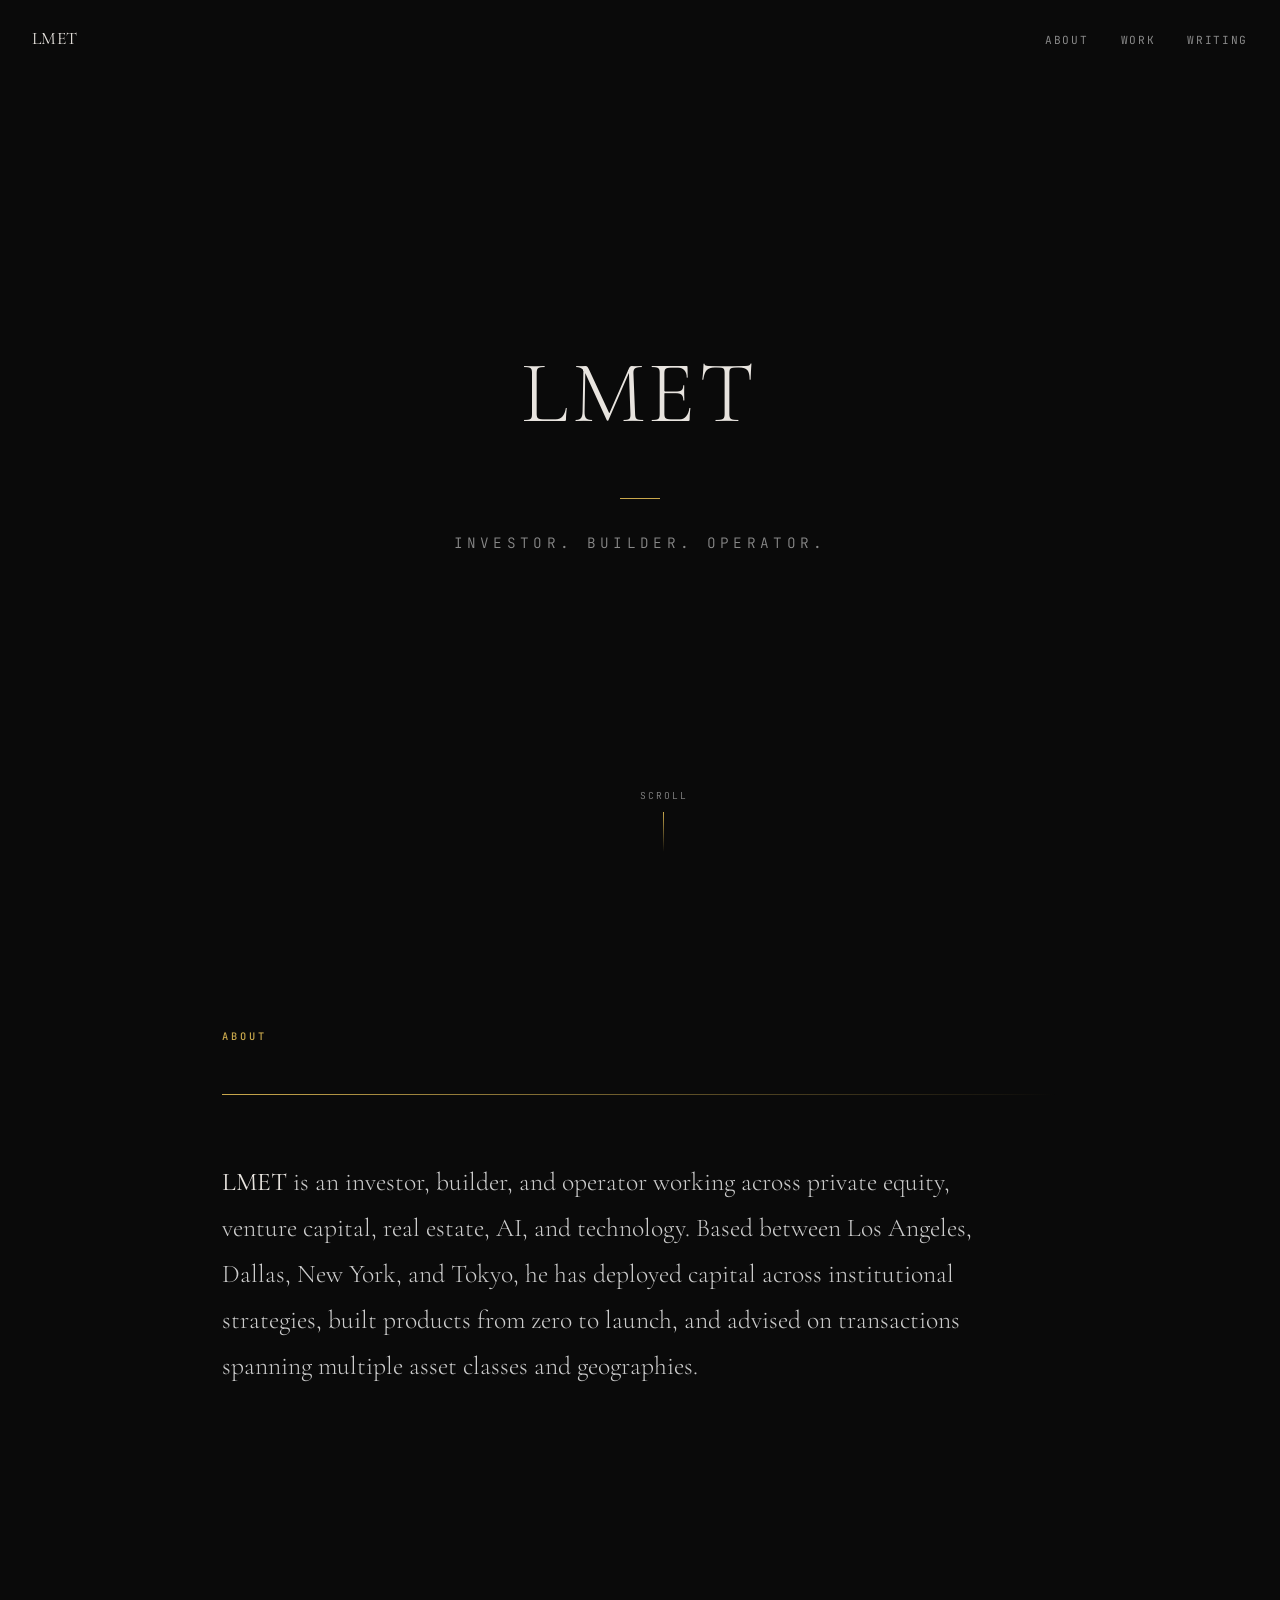
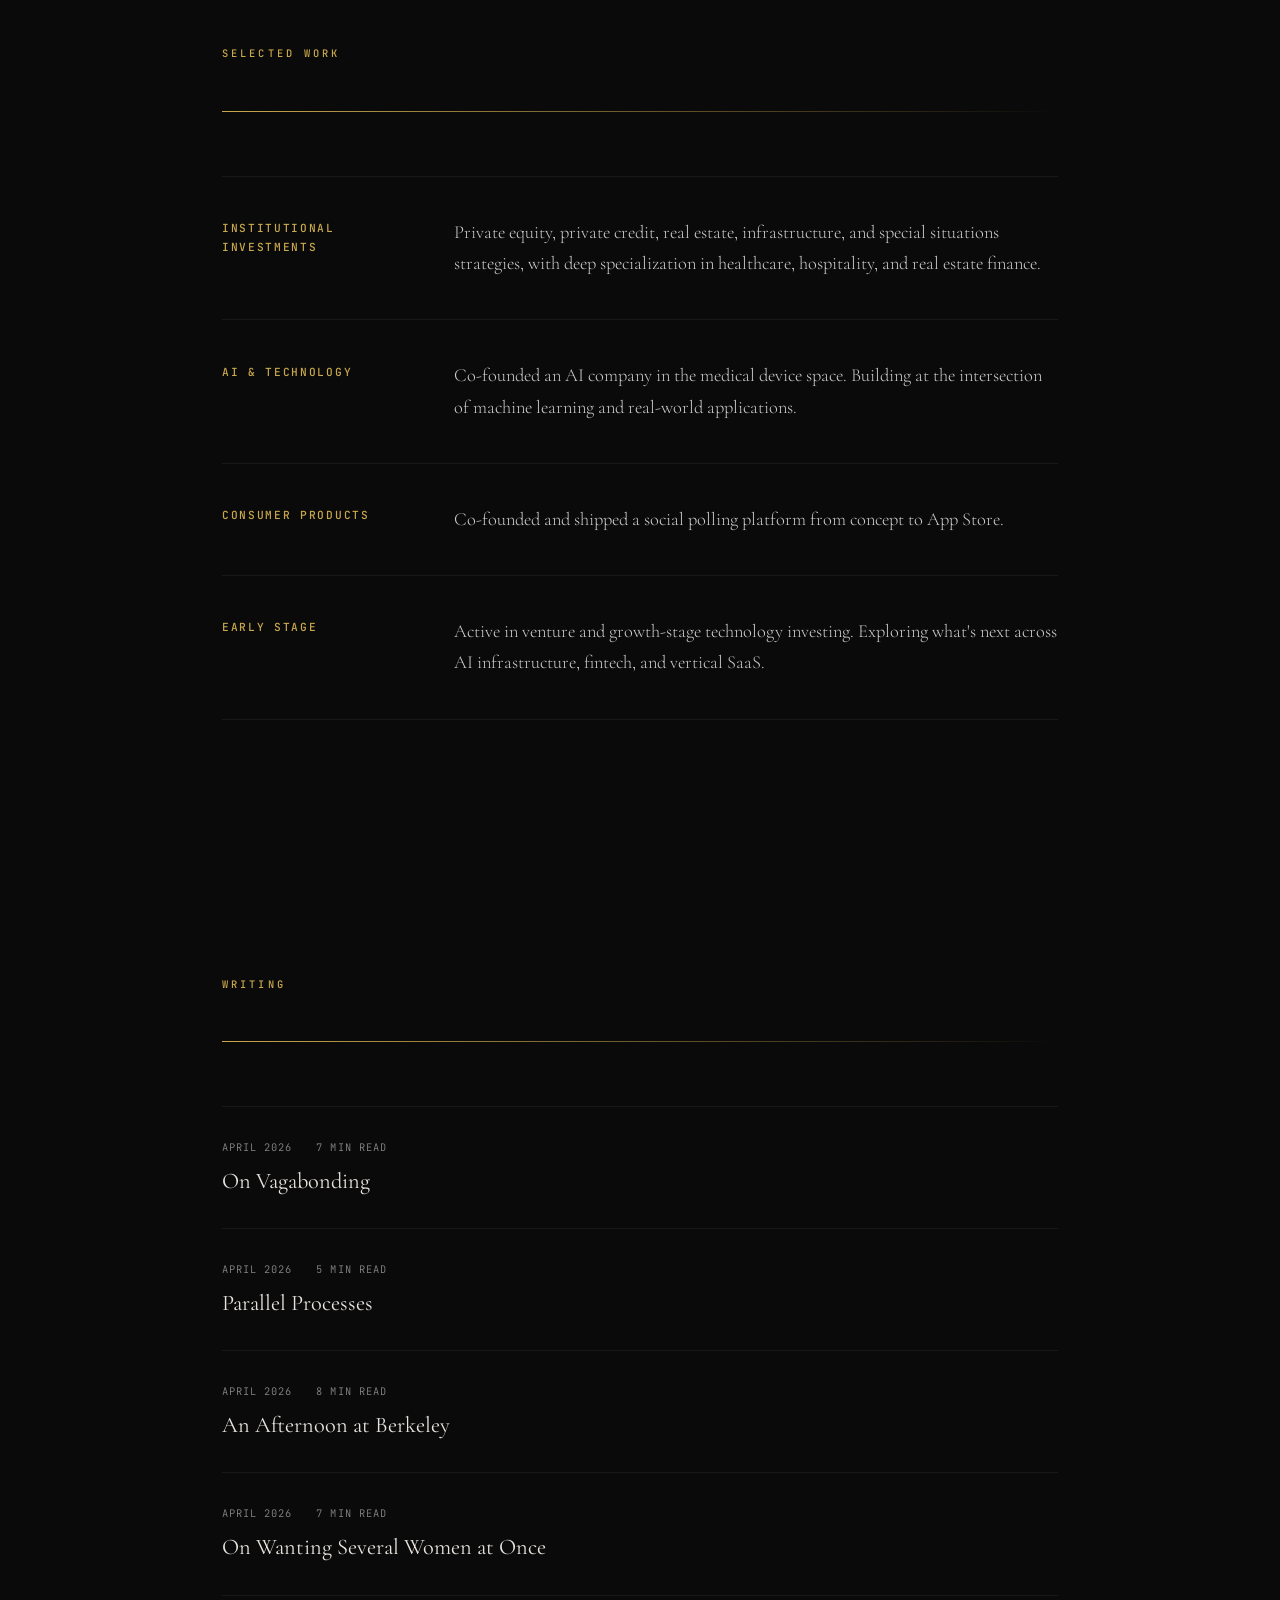
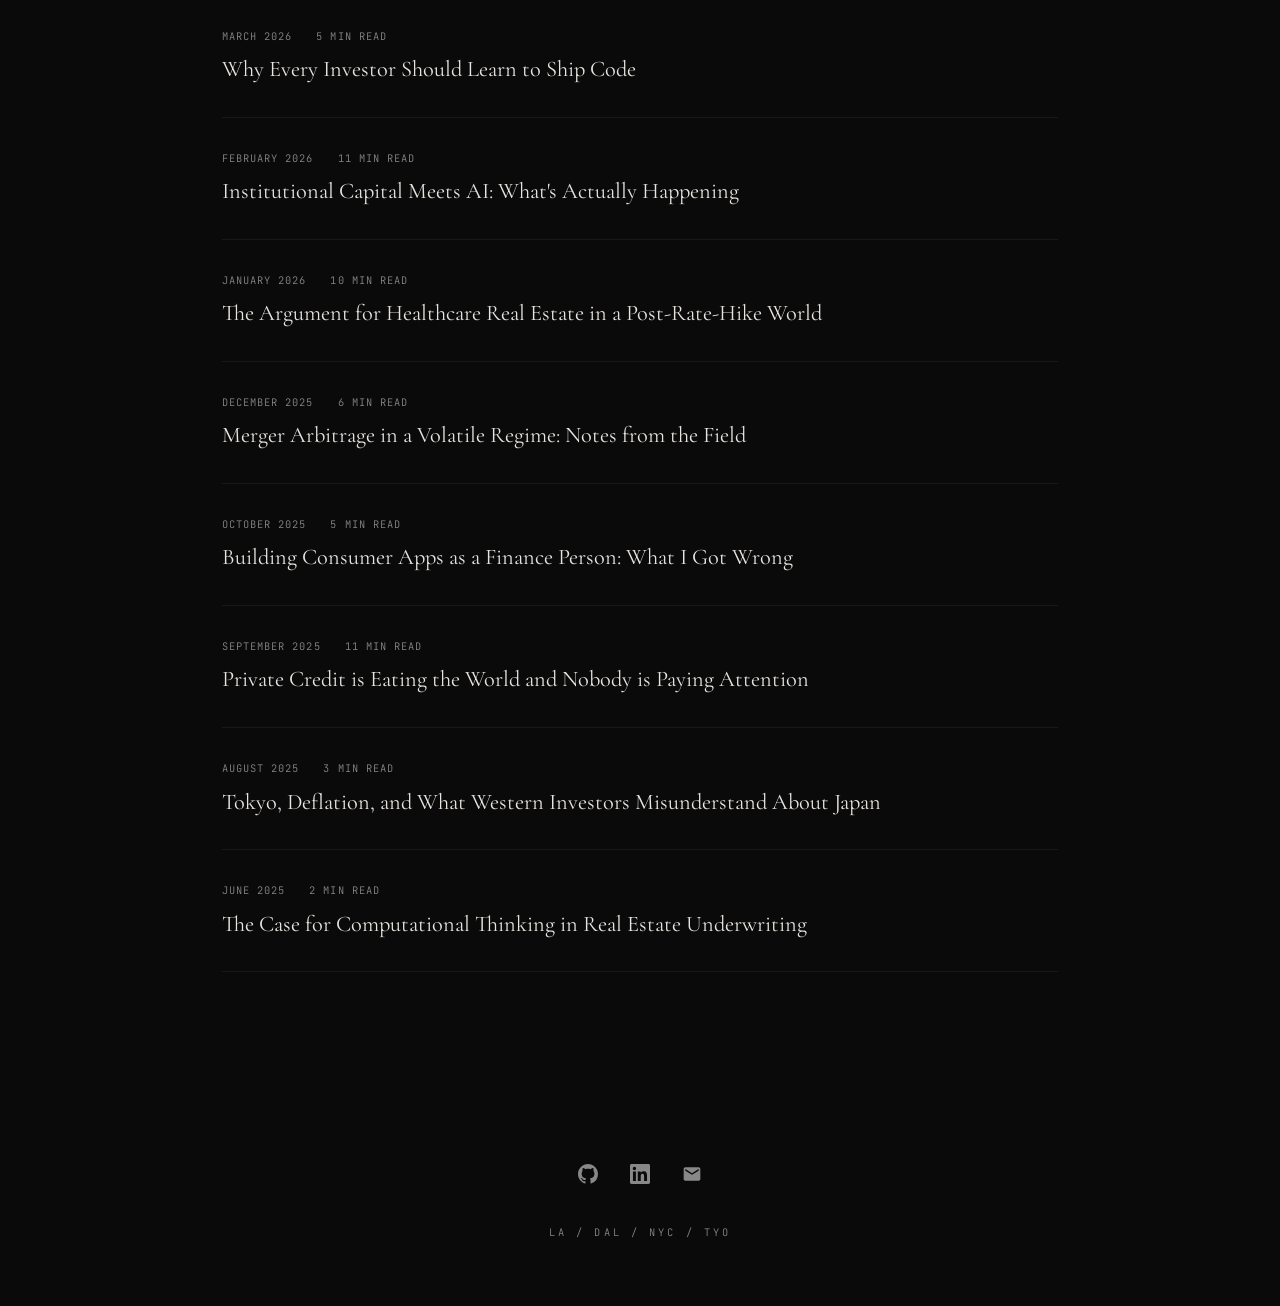
==== commit 77474a11: "rebrand site from JohnPierreBaptiste to LMET, add vagabonding post" ====
--- a/index.html
+++ b/index.html
@@ -3,8 +3,8 @@
 <head>
   <meta charset="UTF-8">
   <meta name="viewport" content="width=device-width, initial-scale=1.0">
-  <title>JohnPierreBaptiste</title>
-  <meta name="description" content="JohnPierreBaptiste — Investor. Builder. Operator.">
+  <title>LMET</title>
+  <meta name="description" content="LMET — Investor. Builder. Operator.">
   <link rel="stylesheet" href="styles.css">
   <link rel="icon" href="data:image/svg+xml,<svg xmlns='http://www.w3.org/2000/svg' viewBox='0 0 100 100'><text y='.9em' font-size='90'>&#9670;</text></svg>">
 </head>
@@ -12,7 +12,7 @@
 
   <!-- Navigation -->
   <nav class="nav">
-    <a href="#" class="nav-logo">JPB</a>
+    <a href="#" class="nav-logo">LMET</a>
     <ul class="nav-links">
       <li><a href="#about">About</a></li>
       <li><a href="#work">Work</a></li>
@@ -22,7 +22,7 @@
 
   <!-- Hero -->
   <section class="hero">
-    <h1 class="hero-name">JohnPierreBaptiste</h1>
+    <h1 class="hero-name">LMET</h1>
     <div class="hero-line"></div>
     <p class="hero-tagline">Investor. Builder. Operator.</p>
     <div class="scroll-indicator">
@@ -40,7 +40,7 @@
       </div>
       <div class="reveal">
         <p class="about-text">
-          <strong>JohnPierreBaptiste</strong> is an investor, builder, and operator working across private equity, venture capital, real estate, AI, and technology. Based between Los Angeles, Dallas, New York, and Tokyo, he has deployed capital across institutional strategies, built products from zero to launch, and advised on transactions spanning multiple asset classes and geographies.
+          <strong>LMET</strong> is an investor, builder, and operator working across private equity, venture capital, real estate, AI, and technology. Based between Los Angeles, Dallas, New York, and Tokyo, he has deployed capital across institutional strategies, built products from zero to launch, and advised on transactions spanning multiple asset classes and geographies.
         </p>
       </div>
     </div>
@@ -83,6 +83,15 @@
       </div>
       <div class="writing-list">
 
+        <a href="posts/vagabonding.html" class="writing-item reveal">
+          <div class="writing-meta">
+            <span>April 2026</span>
+            <span>7 min read</span>
+          </div>
+          <h3 class="writing-title">On Vagabonding</h3>
+          <span class="writing-arrow">&rarr;</span>
+        </a>
+
         <a href="posts/parallel-processes.html" class="writing-item reveal">
           <div class="writing-meta">
             <span>April 2026</span>
@@ -191,11 +200,11 @@
     <div class="container">
       <div class="footer-icons">
         <!-- GitHub -->
-        <a href="https://github.com/JohnPierreBaptiste" target="_blank" rel="noopener noreferrer" aria-label="GitHub">
+        <a href="https://github.com/lmet" target="_blank" rel="noopener noreferrer" aria-label="GitHub">
           <svg viewBox="0 0 24 24" fill="currentColor"><path d="M12 0C5.37 0 0 5.37 0 12c0 5.31 3.435 9.795 8.205 11.385.6.105.825-.255.825-.57 0-.285-.015-1.23-.015-2.235-3.015.555-3.795-.735-4.035-1.41-.135-.345-.72-1.41-1.23-1.695-.42-.225-1.02-.78-.015-.795.945-.015 1.62.87 1.845 1.23 1.08 1.815 2.805 1.305 3.495.99.105-.78.42-1.305.765-1.605-2.67-.3-5.46-1.335-5.46-5.925 0-1.305.465-2.385 1.23-3.225-.12-.3-.54-1.53.12-3.18 0 0 1.005-.315 3.3 1.23.96-.27 1.98-.405 3-.405s2.04.135 3 .405c2.295-1.56 3.3-1.23 3.3-1.23.66 1.65.24 2.88.12 3.18.765.84 1.23 1.905 1.23 3.225 0 4.605-2.805 5.625-5.475 5.925.435.375.81 1.095.81 2.22 0 1.605-.015 2.895-.015 3.3 0 .315.225.69.825.57A12.02 12.02 0 0024 12c0-6.63-5.37-12-12-12z"/></svg>
         </a>
         <!-- LinkedIn -->
-        <a href="https://linkedin.com/in/JohnPierreBaptiste" target="_blank" rel="noopener noreferrer" aria-label="LinkedIn">
+        <a href="https://linkedin.com/in/lmet" target="_blank" rel="noopener noreferrer" aria-label="LinkedIn">
           <svg viewBox="0 0 24 24" fill="currentColor"><path d="M20.447 20.452h-3.554v-5.569c0-1.328-.027-3.037-1.852-3.037-1.853 0-2.136 1.445-2.136 2.939v5.667H9.351V9h3.414v1.561h.046c.477-.9 1.637-1.85 3.37-1.85 3.601 0 4.267 2.37 4.267 5.455v6.286zM5.337 7.433a2.062 2.062 0 01-2.063-2.065 2.064 2.064 0 112.063 2.065zm1.782 13.019H3.555V9h3.564v11.452zM22.225 0H1.771C.792 0 0 .774 0 1.729v20.542C0 23.227.792 24 1.771 24h20.451C23.2 24 24 23.227 24 22.271V1.729C24 .774 23.2 0 22.222 0h.003z"/></svg>
         </a>
         <!-- Email -->
--- a/styles.css
+++ b/styles.css
@@ -1,5 +1,5 @@
 /* ========================================
-   JohnPierreBaptiste — Personal Site
+   LMET — Personal Site
    ======================================== */
 
 @import url('https://fonts.googleapis.com/css2?family=Cormorant+Garamond:ital,wght@0,300;0,400;0,500;0,600;1,300;1,400&family=JetBrains+Mono:wght@300;400;500&display=swap');
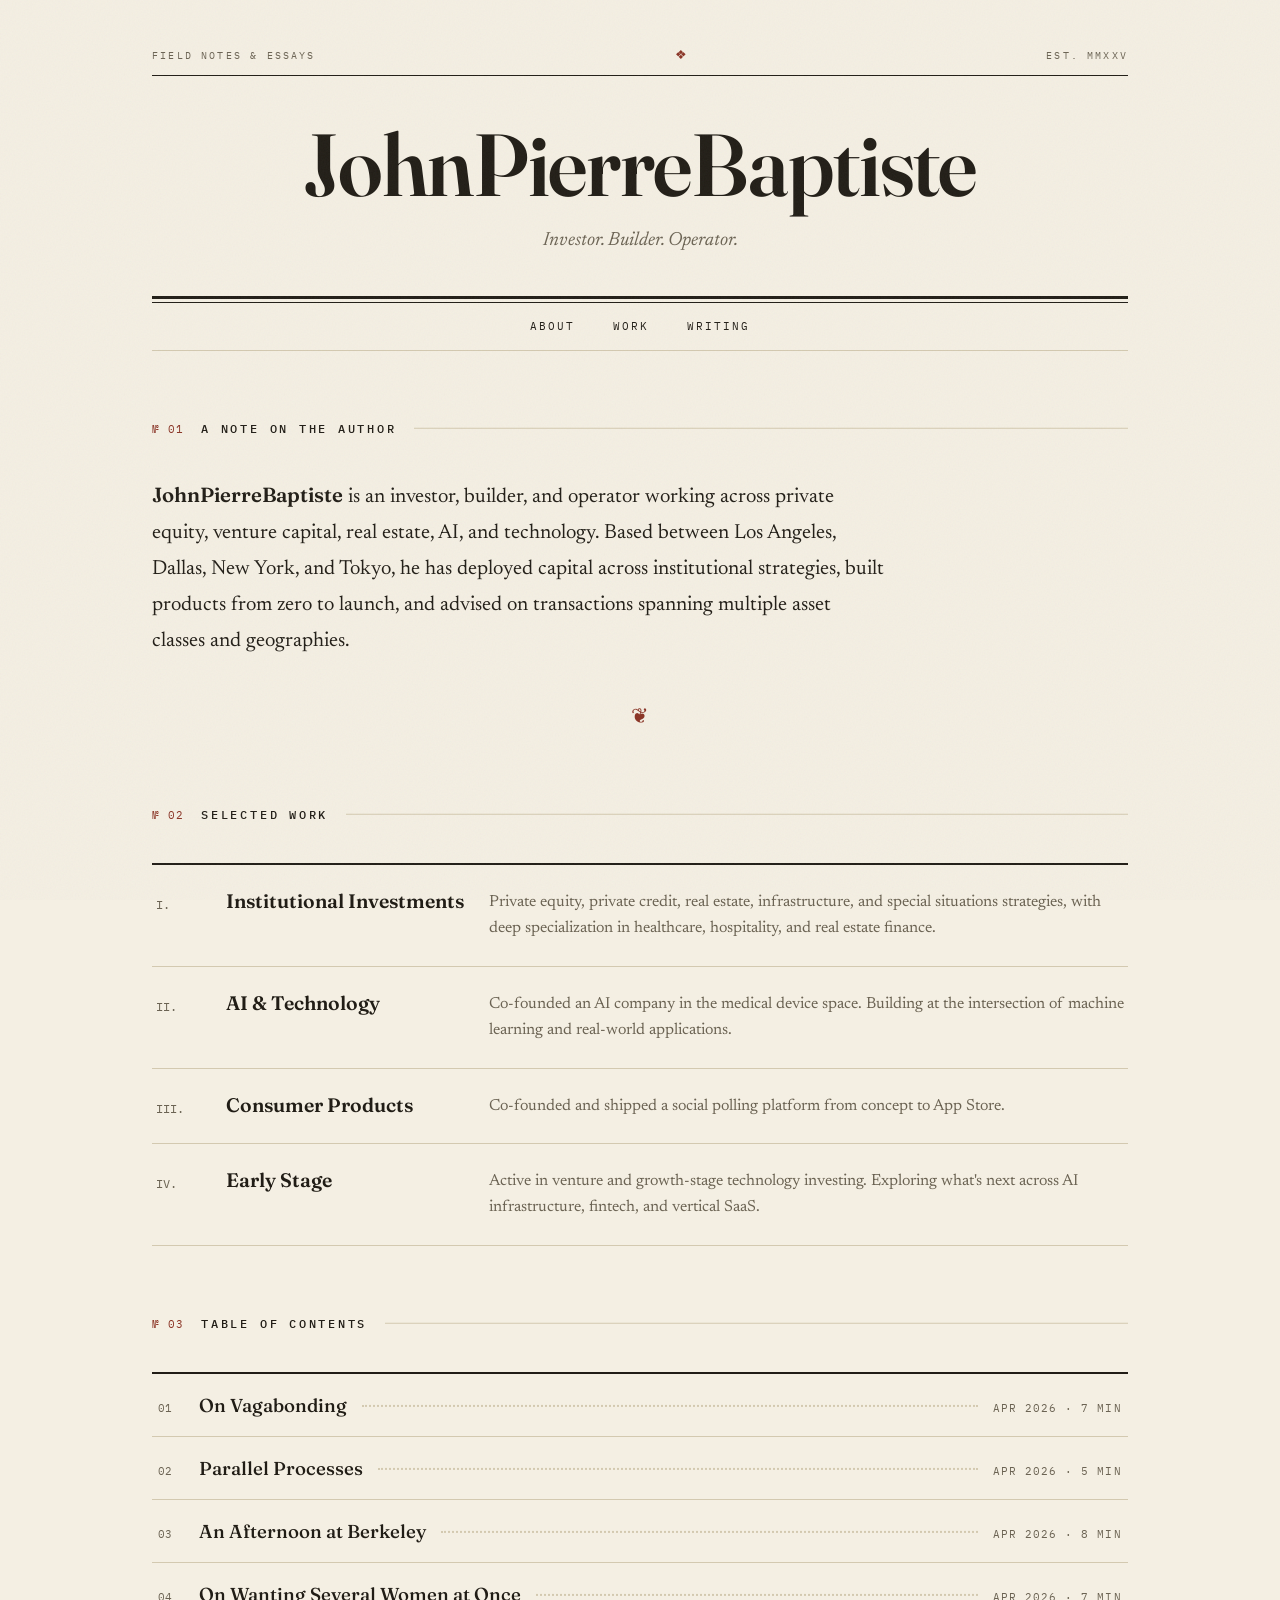
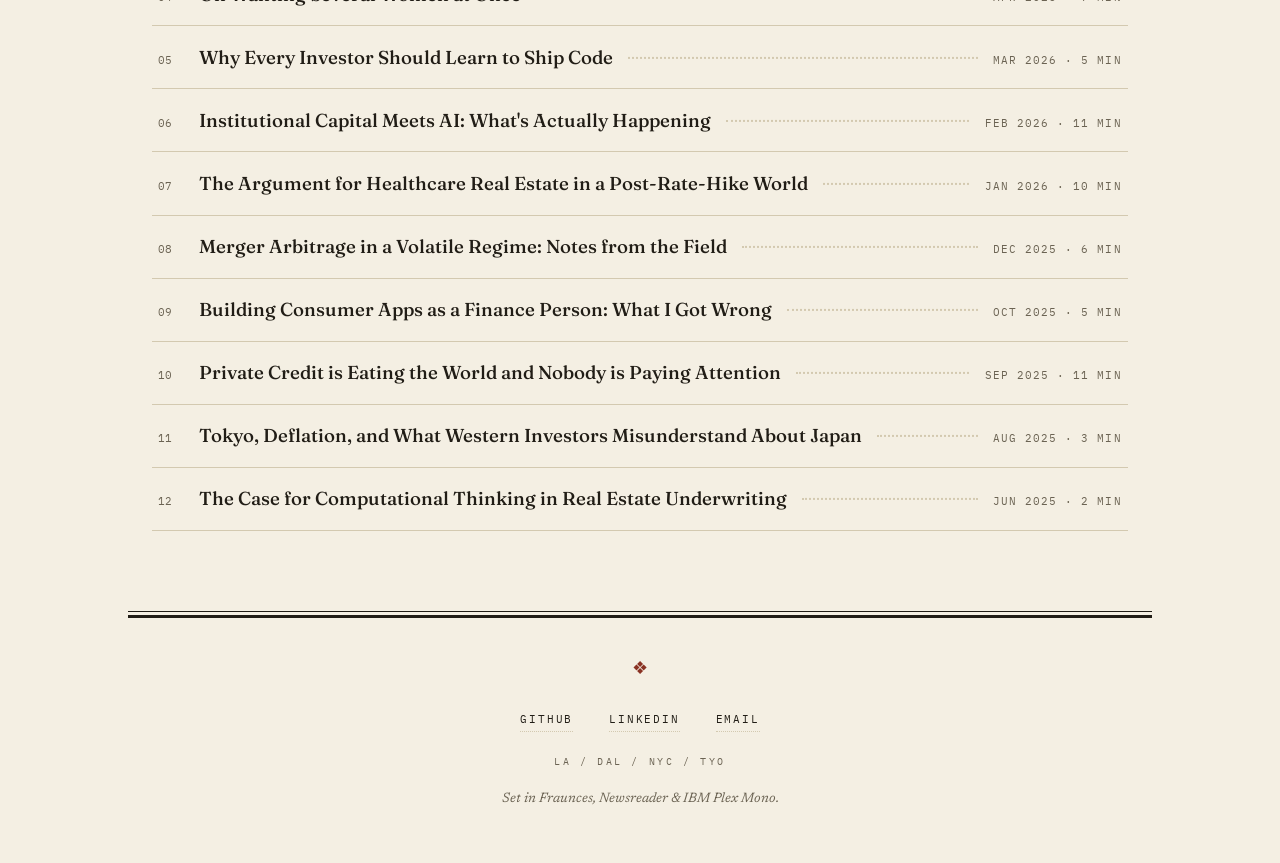
==== commit 86f4763d: "revert branding to JohnPierreBaptiste, redesign as editorial print aesthetic Co-Authored-By: Claude " ====
--- a/index.html
+++ b/index.html
@@ -3,71 +3,74 @@
 <head>
   <meta charset="UTF-8">
   <meta name="viewport" content="width=device-width, initial-scale=1.0">
-  <title>LMET</title>
-  <meta name="description" content="LMET — Investor. Builder. Operator.">
+  <title>JohnPierreBaptiste</title>
+  <meta name="description" content="JohnPierreBaptiste — Investor. Builder. Operator. Essays and field notes.">
+  <meta name="theme-color" content="#f4efe3">
+  <link rel="preconnect" href="https://fonts.googleapis.com">
+  <link rel="preconnect" href="https://fonts.gstatic.com" crossorigin>
+  <link href="https://fonts.googleapis.com/css2?family=Fraunces:ital,opsz,wght@0,9..144,400..700;1,9..144,400..700&family=IBM+Plex+Mono:wght@400;500&family=Newsreader:ital,opsz,wght@0,6..72,400..600;1,6..72,400..600&display=swap" rel="stylesheet">
   <link rel="stylesheet" href="styles.css">
-  <link rel="icon" href="data:image/svg+xml,<svg xmlns='http://www.w3.org/2000/svg' viewBox='0 0 100 100'><text y='.9em' font-size='90'>&#9670;</text></svg>">
+  <link rel="icon" href="data:image/svg+xml,<svg xmlns='http://www.w3.org/2000/svg' viewBox='0 0 100 100'><text y='.9em' font-size='90' fill='%238a3324'>&#10070;</text></svg>">
 </head>
 <body>
 
-  <!-- Navigation -->
-  <nav class="nav">
-    <a href="#" class="nav-logo">LMET</a>
-    <ul class="nav-links">
-      <li><a href="#about">About</a></li>
-      <li><a href="#work">Work</a></li>
-      <li><a href="#writing">Writing</a></li>
-    </ul>
-  </nav>
-
-  <!-- Hero -->
-  <section class="hero">
-    <h1 class="hero-name">LMET</h1>
-    <div class="hero-line"></div>
-    <p class="hero-tagline">Investor. Builder. Operator.</p>
-    <div class="scroll-indicator">
-      <span>Scroll</span>
-      <div class="scroll-line"></div>
+  <!-- Masthead -->
+  <header class="masthead">
+    <div class="masthead-top">
+      <span>Field Notes &amp; Essays</span>
+      <span class="masthead-mark">&#10070;</span>
+      <span>Est. MMXXV</span>
     </div>
-  </section>
+    <h1 class="masthead-name">JohnPierreBaptiste</h1>
+    <p class="masthead-tagline">Investor. Builder. Operator.</p>
+    <div class="masthead-rule"></div>
+    <nav class="masthead-nav">
+      <a href="#about">About</a>
+      <a href="#work">Work</a>
+      <a href="#writing">Writing</a>
+    </nav>
+  </header>
 
   <!-- About -->
   <section id="about">
     <div class="container">
-      <div class="reveal">
-        <p class="section-label">About</p>
-        <div class="section-divider"></div>
+      <div class="section-head">
+        <span class="section-no">&#8470; 01</span>
+        <h2 class="section-label">A Note on the Author</h2>
       </div>
-      <div class="reveal">
-        <p class="about-text">
-          <strong>LMET</strong> is an investor, builder, and operator working across private equity, venture capital, real estate, AI, and technology. Based between Los Angeles, Dallas, New York, and Tokyo, he has deployed capital across institutional strategies, built products from zero to launch, and advised on transactions spanning multiple asset classes and geographies.
-        </p>
-      </div>
+      <p class="about-text">
+        <strong>JohnPierreBaptiste</strong> is an investor, builder, and operator working across private equity, venture capital, real estate, AI, and technology. Based between Los Angeles, Dallas, New York, and Tokyo, he has deployed capital across institutional strategies, built products from zero to launch, and advised on transactions spanning multiple asset classes and geographies.
+      </p>
+      <p class="ornament">&#10086;</p>
     </div>
   </section>
 
   <!-- Selected Work -->
   <section id="work">
     <div class="container">
-      <div class="reveal">
-        <p class="section-label">Selected Work</p>
-        <div class="section-divider"></div>
+      <div class="section-head">
+        <span class="section-no">&#8470; 02</span>
+        <h2 class="section-label">Selected Work</h2>
       </div>
-      <div class="work-grid">
-        <div class="work-item reveal">
-          <span class="work-category">Institutional Investments</span>
+      <div class="work-list">
+        <div class="work-row">
+          <span class="work-no">I.</span>
+          <h3 class="work-category">Institutional Investments</h3>
           <p class="work-description">Private equity, private credit, real estate, infrastructure, and special situations strategies, with deep specialization in healthcare, hospitality, and real estate finance.</p>
         </div>
-        <div class="work-item reveal">
-          <span class="work-category">AI & Technology</span>
+        <div class="work-row">
+          <span class="work-no">II.</span>
+          <h3 class="work-category">AI &amp; Technology</h3>
           <p class="work-description">Co-founded an AI company in the medical device space. Building at the intersection of machine learning and real-world applications.</p>
         </div>
-        <div class="work-item reveal">
-          <span class="work-category">Consumer Products</span>
+        <div class="work-row">
+          <span class="work-no">III.</span>
+          <h3 class="work-category">Consumer Products</h3>
           <p class="work-description">Co-founded and shipped a social polling platform from concept to App Store.</p>
         </div>
-        <div class="work-item reveal">
-          <span class="work-category">Early Stage</span>
+        <div class="work-row">
+          <span class="work-no">IV.</span>
+          <h3 class="work-category">Early Stage</h3>
           <p class="work-description">Active in venture and growth-stage technology investing. Exploring what's next across AI infrastructure, fintech, and vertical SaaS.</p>
         </div>
       </div>
@@ -77,118 +80,94 @@
   <!-- Writing -->
   <section id="writing">
     <div class="container">
-      <div class="reveal">
-        <p class="section-label">Writing</p>
-        <div class="section-divider"></div>
+      <div class="section-head">
+        <span class="section-no">&#8470; 03</span>
+        <h2 class="section-label">Table of Contents</h2>
       </div>
-      <div class="writing-list">
+      <div class="toc">
 
-        <a href="posts/vagabonding.html" class="writing-item reveal">
-          <div class="writing-meta">
-            <span>April 2026</span>
-            <span>7 min read</span>
-          </div>
-          <h3 class="writing-title">On Vagabonding</h3>
-          <span class="writing-arrow">&rarr;</span>
+        <a href="posts/vagabonding.html" class="toc-item">
+          <span class="toc-no">01</span>
+          <h3 class="toc-title">On Vagabonding</h3>
+          <span class="toc-leader"></span>
+          <span class="toc-date">Apr 2026 &middot; 7 min</span>
         </a>
 
-        <a href="posts/parallel-processes.html" class="writing-item reveal">
-          <div class="writing-meta">
-            <span>April 2026</span>
-            <span>5 min read</span>
-          </div>
-          <h3 class="writing-title">Parallel Processes</h3>
-          <span class="writing-arrow">&rarr;</span>
+        <a href="posts/parallel-processes.html" class="toc-item">
+          <span class="toc-no">02</span>
+          <h3 class="toc-title">Parallel Processes</h3>
+          <span class="toc-leader"></span>
+          <span class="toc-date">Apr 2026 &middot; 5 min</span>
         </a>
 
-        <a href="posts/afternoon-berkeley.html" class="writing-item reveal">
-          <div class="writing-meta">
-            <span>April 2026</span>
-            <span>8 min read</span>
-          </div>
-          <h3 class="writing-title">An Afternoon at Berkeley</h3>
-          <span class="writing-arrow">&rarr;</span>
+        <a href="posts/afternoon-berkeley.html" class="toc-item">
+          <span class="toc-no">03</span>
+          <h3 class="toc-title">An Afternoon at Berkeley</h3>
+          <span class="toc-leader"></span>
+          <span class="toc-date">Apr 2026 &middot; 8 min</span>
         </a>
 
-        <a href="posts/several-women.html" class="writing-item reveal">
-          <div class="writing-meta">
-            <span>April 2026</span>
-            <span>7 min read</span>
-          </div>
-          <h3 class="writing-title">On Wanting Several Women at Once</h3>
-          <span class="writing-arrow">&rarr;</span>
+        <a href="posts/several-women.html" class="toc-item">
+          <span class="toc-no">04</span>
+          <h3 class="toc-title">On Wanting Several Women at Once</h3>
+          <span class="toc-leader"></span>
+          <span class="toc-date">Apr 2026 &middot; 7 min</span>
         </a>
 
-        <a href="posts/ship-code.html" class="writing-item reveal">
-          <div class="writing-meta">
-            <span>March 2026</span>
-            <span>5 min read</span>
-          </div>
-          <h3 class="writing-title">Why Every Investor Should Learn to Ship Code</h3>
-          <span class="writing-arrow">&rarr;</span>
+        <a href="posts/ship-code.html" class="toc-item">
+          <span class="toc-no">05</span>
+          <h3 class="toc-title">Why Every Investor Should Learn to Ship Code</h3>
+          <span class="toc-leader"></span>
+          <span class="toc-date">Mar 2026 &middot; 5 min</span>
         </a>
 
-        <a href="posts/institutional-capital-ai.html" class="writing-item reveal">
-          <div class="writing-meta">
-            <span>February 2026</span>
-            <span>11 min read</span>
-          </div>
-          <h3 class="writing-title">Institutional Capital Meets AI: What's Actually Happening</h3>
-          <span class="writing-arrow">&rarr;</span>
+        <a href="posts/institutional-capital-ai.html" class="toc-item">
+          <span class="toc-no">06</span>
+          <h3 class="toc-title">Institutional Capital Meets AI: What's Actually Happening</h3>
+          <span class="toc-leader"></span>
+          <span class="toc-date">Feb 2026 &middot; 11 min</span>
         </a>
 
-        <a href="posts/healthcare-real-estate.html" class="writing-item reveal">
-          <div class="writing-meta">
-            <span>January 2026</span>
-            <span>10 min read</span>
-          </div>
-          <h3 class="writing-title">The Argument for Healthcare Real Estate in a Post-Rate-Hike World</h3>
-          <span class="writing-arrow">&rarr;</span>
+        <a href="posts/healthcare-real-estate.html" class="toc-item">
+          <span class="toc-no">07</span>
+          <h3 class="toc-title">The Argument for Healthcare Real Estate in a Post-Rate-Hike World</h3>
+          <span class="toc-leader"></span>
+          <span class="toc-date">Jan 2026 &middot; 10 min</span>
         </a>
 
-        <a href="posts/merger-arbitrage.html" class="writing-item reveal">
-          <div class="writing-meta">
-            <span>December 2025</span>
-            <span>6 min read</span>
-          </div>
-          <h3 class="writing-title">Merger Arbitrage in a Volatile Regime: Notes from the Field</h3>
-          <span class="writing-arrow">&rarr;</span>
+        <a href="posts/merger-arbitrage.html" class="toc-item">
+          <span class="toc-no">08</span>
+          <h3 class="toc-title">Merger Arbitrage in a Volatile Regime: Notes from the Field</h3>
+          <span class="toc-leader"></span>
+          <span class="toc-date">Dec 2025 &middot; 6 min</span>
         </a>
 
-        <a href="posts/consumer-apps-finance.html" class="writing-item reveal">
-          <div class="writing-meta">
-            <span>October 2025</span>
-            <span>5 min read</span>
-          </div>
-          <h3 class="writing-title">Building Consumer Apps as a Finance Person: What I Got Wrong</h3>
-          <span class="writing-arrow">&rarr;</span>
+        <a href="posts/consumer-apps-finance.html" class="toc-item">
+          <span class="toc-no">09</span>
+          <h3 class="toc-title">Building Consumer Apps as a Finance Person: What I Got Wrong</h3>
+          <span class="toc-leader"></span>
+          <span class="toc-date">Oct 2025 &middot; 5 min</span>
         </a>
 
-        <a href="posts/private-credit.html" class="writing-item reveal">
-          <div class="writing-meta">
-            <span>September 2025</span>
-            <span>11 min read</span>
-          </div>
-          <h3 class="writing-title">Private Credit is Eating the World and Nobody is Paying Attention</h3>
-          <span class="writing-arrow">&rarr;</span>
+        <a href="posts/private-credit.html" class="toc-item">
+          <span class="toc-no">10</span>
+          <h3 class="toc-title">Private Credit is Eating the World and Nobody is Paying Attention</h3>
+          <span class="toc-leader"></span>
+          <span class="toc-date">Sep 2025 &middot; 11 min</span>
         </a>
 
-        <a href="posts/tokyo-japan.html" class="writing-item reveal">
-          <div class="writing-meta">
-            <span>August 2025</span>
-            <span>3 min read</span>
-          </div>
-          <h3 class="writing-title">Tokyo, Deflation, and What Western Investors Misunderstand About Japan</h3>
-          <span class="writing-arrow">&rarr;</span>
+        <a href="posts/tokyo-japan.html" class="toc-item">
+          <span class="toc-no">11</span>
+          <h3 class="toc-title">Tokyo, Deflation, and What Western Investors Misunderstand About Japan</h3>
+          <span class="toc-leader"></span>
+          <span class="toc-date">Aug 2025 &middot; 3 min</span>
         </a>
 
-        <a href="posts/computational-real-estate.html" class="writing-item reveal">
-          <div class="writing-meta">
-            <span>June 2025</span>
-            <span>2 min read</span>
-          </div>
-          <h3 class="writing-title">The Case for Computational Thinking in Real Estate Underwriting</h3>
-          <span class="writing-arrow">&rarr;</span>
+        <a href="posts/computational-real-estate.html" class="toc-item">
+          <span class="toc-no">12</span>
+          <h3 class="toc-title">The Case for Computational Thinking in Real Estate Underwriting</h3>
+          <span class="toc-leader"></span>
+          <span class="toc-date">Jun 2025 &middot; 2 min</span>
         </a>
 
       </div>
@@ -197,23 +176,15 @@
 
   <!-- Footer -->
   <footer class="footer">
-    <div class="container">
-      <div class="footer-icons">
-        <!-- GitHub -->
-        <a href="https://github.com/lmet" target="_blank" rel="noopener noreferrer" aria-label="GitHub">
-          <svg viewBox="0 0 24 24" fill="currentColor"><path d="M12 0C5.37 0 0 5.37 0 12c0 5.31 3.435 9.795 8.205 11.385.6.105.825-.255.825-.57 0-.285-.015-1.23-.015-2.235-3.015.555-3.795-.735-4.035-1.41-.135-.345-.72-1.41-1.23-1.695-.42-.225-1.02-.78-.015-.795.945-.015 1.62.87 1.845 1.23 1.08 1.815 2.805 1.305 3.495.99.105-.78.42-1.305.765-1.605-2.67-.3-5.46-1.335-5.46-5.925 0-1.305.465-2.385 1.23-3.225-.12-.3-.54-1.53.12-3.18 0 0 1.005-.315 3.3 1.23.96-.27 1.98-.405 3-.405s2.04.135 3 .405c2.295-1.56 3.3-1.23 3.3-1.23.66 1.65.24 2.88.12 3.18.765.84 1.23 1.905 1.23 3.225 0 4.605-2.805 5.625-5.475 5.925.435.375.81 1.095.81 2.22 0 1.605-.015 2.895-.015 3.3 0 .315.225.69.825.57A12.02 12.02 0 0024 12c0-6.63-5.37-12-12-12z"/></svg>
-        </a>
-        <!-- LinkedIn -->
-        <a href="https://linkedin.com/in/lmet" target="_blank" rel="noopener noreferrer" aria-label="LinkedIn">
-          <svg viewBox="0 0 24 24" fill="currentColor"><path d="M20.447 20.452h-3.554v-5.569c0-1.328-.027-3.037-1.852-3.037-1.853 0-2.136 1.445-2.136 2.939v5.667H9.351V9h3.414v1.561h.046c.477-.9 1.637-1.85 3.37-1.85 3.601 0 4.267 2.37 4.267 5.455v6.286zM5.337 7.433a2.062 2.062 0 01-2.063-2.065 2.064 2.064 0 112.063 2.065zm1.782 13.019H3.555V9h3.564v11.452zM22.225 0H1.771C.792 0 0 .774 0 1.729v20.542C0 23.227.792 24 1.771 24h20.451C23.2 24 24 23.227 24 22.271V1.729C24 .774 23.2 0 22.222 0h.003z"/></svg>
-        </a>
-        <!-- Email -->
-        <a href="mailto:john@johnpierrebaptiste.com" aria-label="Email">
-          <svg viewBox="0 0 24 24" fill="currentColor"><path d="M20 4H4c-1.1 0-2 .9-2 2v12c0 1.1.9 2 2 2h16c1.1 0 2-.9 2-2V6c0-1.1-.9-2-2-2zm0 4l-8 5-8-5V6l8 5 8-5v2z"/></svg>
-        </a>
-      </div>
-      <p class="footer-locations">LA / DAL / NYC / TYO</p>
+    <div class="footer-rule"></div>
+    <p class="footer-mark">&#10070;</p>
+    <div class="footer-links">
+      <a href="https://github.com/JohnPierreBaptiste" target="_blank" rel="noopener noreferrer">GitHub</a>
+      <a href="https://linkedin.com/in/JohnPierreBaptiste" target="_blank" rel="noopener noreferrer">LinkedIn</a>
+      <a href="mailto:john@johnpierrebaptiste.com">Email</a>
     </div>
+    <p class="footer-locations">LA / DAL / NYC / TYO</p>
+    <p class="footer-colophon">Set in Fraunces, Newsreader &amp; IBM Plex Mono.</p>
   </footer>
 
   <script src="script.js"></script>
--- a/styles.css
+++ b/styles.css
@@ -1,20 +1,20 @@
-/* ========================================
-   LMET — Personal Site
-   ======================================== */
-
-@import url('https://fonts.googleapis.com/css2?family=Cormorant+Garamond:ital,wght@0,300;0,400;0,500;0,600;1,300;1,400&family=JetBrains+Mono:wght@300;400;500&display=swap');
+/* ============================================================
+   JohnPierreBaptiste — Personal Site
+   A small print shop on the web. Warm paper, ink, one red.
+   Set in Fraunces, Newsreader & IBM Plex Mono.
+   ============================================================ */
 
 :root {
-  --black: #0a0a0a;
-  --off-black: #111111;
-  --dark-gray: #1a1a1a;
-  --mid-gray: #888888;
-  --light-gray: #cccccc;
-  --off-white: #e8e4df;
-  --accent: #c9a84c;
-  --accent-dim: rgba(201, 168, 76, 0.15);
-  --font-serif: 'Cormorant Garamond', Georgia, serif;
-  --font-mono: 'JetBrains Mono', 'SF Mono', monospace;
+  --paper: #f4efe3;
+  --paper-deep: #ece4d2;
+  --ink: #211d16;
+  --ink-soft: #6b6353;
+  --rule: #d3c9b0;
+  --accent: #8a3324;
+  --display: 'Fraunces', Georgia, 'Times New Roman', serif;
+  --serif: 'Newsreader', Georgia, 'Times New Roman', serif;
+  --mono: 'IBM Plex Mono', 'SF Mono', Menlo, monospace;
+  --measure: 42rem;
 }
 
 *, *::before, *::after {
@@ -23,518 +23,596 @@
   box-sizing: border-box;
 }
 
+html {
+  background: var(--paper);
+  scroll-behavior: smooth;
+  -webkit-text-size-adjust: 100%;
+}
+
+body {
+  font-family: var(--serif);
+  font-size: 1.0625rem;
+  line-height: 1.7;
+  color: var(--ink);
+  background: var(--paper);
+  -webkit-font-smoothing: antialiased;
+}
+
+/* Faint paper grain over everything */
+body::after {
+  content: '';
+  position: fixed;
+  inset: 0;
+  z-index: 999;
+  pointer-events: none;
+  background-image: url("data:image/svg+xml,%3Csvg xmlns='http://www.w3.org/2000/svg' width='160' height='160'%3E%3Cfilter id='n'%3E%3CfeTurbulence type='fractalNoise' baseFrequency='0.65' numOctaves='2' stitchTiles='stitch'/%3E%3C/filter%3E%3Crect width='160' height='160' filter='url(%23n)' opacity='0.05'/%3E%3C/svg%3E");
+}
+
 ::selection {
   background: var(--accent);
-  color: var(--black);
-}
-
-html {
-  scroll-behavior: smooth;
-  font-size: 16px;
-}
-
-body {
-  background: var(--black);
-  color: var(--off-white);
-  font-family: var(--font-mono);
-  font-weight: 300;
-  line-height: 1.7;
-  overflow-x: hidden;
-  -webkit-font-smoothing: antialiased;
-  -moz-osx-font-smoothing: grayscale;
-}
-
-/* ---- Scrollbar ---- */
-::-webkit-scrollbar { width: 4px; }
-::-webkit-scrollbar-track { background: var(--black); }
-::-webkit-scrollbar-thumb { background: var(--accent); border-radius: 2px; }
-
-/* ---- Layout ---- */
+  color: var(--paper);
+}
+
+a {
+  color: inherit;
+  text-decoration: none;
+}
+
+a:focus-visible {
+  outline: 2px solid var(--accent);
+  outline-offset: 3px;
+}
+
 .container {
-  max-width: 900px;
+  max-width: 64rem;
   margin: 0 auto;
-  padding: 0 2rem;
-}
+  padding: 0 1.5rem;
+}
+
+/* ------------------------------------------------------------
+   Masthead (index)
+   ------------------------------------------------------------ */
+
+.masthead {
+  max-width: 64rem;
+  margin: 0 auto;
+  padding: 2.75rem 1.5rem 0;
+  text-align: center;
+}
+
+.masthead-top {
+  display: flex;
+  justify-content: space-between;
+  align-items: baseline;
+  padding-bottom: 0.6rem;
+  border-bottom: 1px solid var(--ink);
+  font-family: var(--mono);
+  font-size: 0.62rem;
+  letter-spacing: 0.22em;
+  text-transform: uppercase;
+  color: var(--ink-soft);
+}
+
+.masthead-top .masthead-mark {
+  color: var(--accent);
+  font-size: 0.8rem;
+  letter-spacing: 0;
+}
+
+.masthead-name {
+  font-family: var(--display);
+  font-size: clamp(2.5rem, 7.5vw, 5.5rem);
+  font-weight: 600;
+  letter-spacing: -0.015em;
+  line-height: 1.05;
+  padding: 2.6rem 0 0.9rem;
+}
+
+.masthead-tagline {
+  font-style: italic;
+  font-size: 1.2rem;
+  color: var(--ink-soft);
+  padding-bottom: 2.4rem;
+}
+
+.masthead-rule {
+  border-top: 3px solid var(--ink);
+}
+
+.masthead-rule::after {
+  content: '';
+  display: block;
+  border-top: 1px solid var(--ink);
+  margin-top: 3px;
+}
+
+.masthead-nav {
+  display: flex;
+  justify-content: center;
+  gap: 2.4rem;
+  padding: 0.9rem 0;
+  border-bottom: 1px solid var(--rule);
+  font-family: var(--mono);
+  font-size: 0.68rem;
+  letter-spacing: 0.18em;
+  text-transform: uppercase;
+}
+
+.masthead-nav a {
+  transition: color 0.15s ease;
+}
+
+.masthead-nav a:hover {
+  color: var(--accent);
+}
+
+/* ------------------------------------------------------------
+   Sections
+   ------------------------------------------------------------ */
 
 section {
-  padding: 8rem 0;
-  position: relative;
-}
-
-/* ---- Reveal Animation ---- */
-.reveal {
-  opacity: 0;
-  transform: translateY(30px);
-  transition: opacity 0.8s cubic-bezier(0.16, 1, 0.3, 1),
-              transform 0.8s cubic-bezier(0.16, 1, 0.3, 1);
-}
-
-.reveal.visible {
-  opacity: 1;
-  transform: translateY(0);
-}
-
-/* ---- Navigation ---- */
-.nav {
+  padding: 4.25rem 0 0;
+}
+
+.section-head {
+  display: flex;
+  align-items: baseline;
+  gap: 1.1rem;
+  margin-bottom: 2.4rem;
+}
+
+.section-no {
+  font-family: var(--mono);
+  font-size: 0.7rem;
+  color: var(--accent);
+  letter-spacing: 0.08em;
+  white-space: nowrap;
+}
+
+.section-label {
+  font-family: var(--mono);
+  font-size: 0.72rem;
+  font-weight: 500;
+  letter-spacing: 0.24em;
+  text-transform: uppercase;
+  color: var(--ink);
+}
+
+.section-head::after {
+  content: '';
+  flex: 1;
+  border-top: 1px solid var(--rule);
+  transform: translateY(-0.25em);
+}
+
+/* ------------------------------------------------------------
+   About
+   ------------------------------------------------------------ */
+
+.about-text {
+  font-size: 1.28rem;
+  line-height: 1.75;
+  max-width: 46rem;
+}
+
+.about-text strong {
+  font-family: var(--display);
+  font-weight: 600;
+}
+
+.ornament {
+  text-align: center;
+  color: var(--accent);
+  font-size: 1.3rem;
+  padding-top: 2.6rem;
+}
+
+/* ------------------------------------------------------------
+   Work — ruled ledger rows
+   ------------------------------------------------------------ */
+
+.work-list {
+  border-top: 2px solid var(--ink);
+}
+
+.work-row {
+  display: grid;
+  grid-template-columns: 3rem 15rem 1fr;
+  gap: 1.4rem;
+  padding: 1.5rem 0.25rem;
+  border-bottom: 1px solid var(--rule);
+}
+
+.work-no {
+  font-family: var(--mono);
+  font-size: 0.72rem;
+  color: var(--ink-soft);
+  padding-top: 0.4rem;
+}
+
+.work-category {
+  font-family: var(--display);
+  font-size: 1.22rem;
+  font-weight: 600;
+  line-height: 1.3;
+}
+
+.work-description {
+  font-size: 1rem;
+  line-height: 1.65;
+  color: var(--ink-soft);
+}
+
+/* ------------------------------------------------------------
+   Writing — table of contents with dot leaders
+   ------------------------------------------------------------ */
+
+.toc {
+  border-top: 2px solid var(--ink);
+}
+
+.toc-item {
+  display: flex;
+  align-items: baseline;
+  gap: 0.95rem;
+  padding: 1.15rem 0.4rem;
+  border-bottom: 1px solid var(--rule);
+  transition: background 0.15s ease;
+}
+
+.toc-item:hover {
+  background: var(--paper-deep);
+}
+
+.toc-no {
+  font-family: var(--mono);
+  font-size: 0.7rem;
+  color: var(--ink-soft);
+  min-width: 1.6rem;
+}
+
+.toc-title {
+  font-family: var(--display);
+  font-size: 1.17rem;
+  font-weight: 500;
+  line-height: 1.35;
+}
+
+.toc-item:hover .toc-title {
+  color: var(--accent);
+  font-style: italic;
+}
+
+.toc-leader {
+  flex: 1;
+  min-width: 2rem;
+  border-bottom: 2px dotted var(--rule);
+  transform: translateY(-0.3em);
+}
+
+.toc-item:hover .toc-leader {
+  border-color: var(--accent);
+}
+
+.toc-date {
+  font-family: var(--mono);
+  font-size: 0.66rem;
+  letter-spacing: 0.1em;
+  text-transform: uppercase;
+  color: var(--ink-soft);
+  white-space: nowrap;
+}
+
+/* ------------------------------------------------------------
+   Footer
+   ------------------------------------------------------------ */
+
+.footer {
+  margin-top: 5rem;
+  padding: 0 1.5rem 3.25rem;
+  text-align: center;
+}
+
+.footer-rule {
+  max-width: 64rem;
+  margin: 0 auto 2.4rem;
+  border-top: 1px solid var(--ink);
+}
+
+.footer-rule::after {
+  content: '';
+  display: block;
+  border-top: 3px solid var(--ink);
+  margin-top: 3px;
+}
+
+.footer-mark {
+  color: var(--accent);
+  font-size: 1.1rem;
+  margin-bottom: 1.5rem;
+}
+
+.footer-links {
+  display: flex;
+  justify-content: center;
+  gap: 2.2rem;
+  margin-bottom: 1.4rem;
+  font-family: var(--mono);
+  font-size: 0.68rem;
+  letter-spacing: 0.18em;
+  text-transform: uppercase;
+}
+
+.footer-links a {
+  border-bottom: 1px dotted var(--rule);
+  padding-bottom: 2px;
+  transition: color 0.15s ease, border-color 0.15s ease;
+}
+
+.footer-links a:hover {
+  color: var(--accent);
+  border-color: var(--accent);
+}
+
+.footer-locations {
+  font-family: var(--mono);
+  font-size: 0.62rem;
+  letter-spacing: 0.26em;
+  text-transform: uppercase;
+  color: var(--ink-soft);
+  margin-bottom: 1.1rem;
+}
+
+.footer-colophon {
+  font-style: italic;
+  font-size: 0.85rem;
+  color: var(--ink-soft);
+}
+
+/* ------------------------------------------------------------
+   Essay pages
+   ------------------------------------------------------------ */
+
+.post-nav {
+  max-width: 64rem;
+  margin: 0 auto;
+  padding: 1.1rem 1.5rem;
+  display: flex;
+  justify-content: space-between;
+  align-items: center;
+  border-bottom: 1px solid var(--rule);
+}
+
+.post-back {
+  font-family: var(--mono);
+  font-size: 0.68rem;
+  letter-spacing: 0.16em;
+  text-transform: uppercase;
+  color: var(--ink-soft);
+  transition: color 0.15s ease;
+}
+
+.post-back:hover {
+  color: var(--accent);
+}
+
+.post-nav .nav-logo {
+  font-family: var(--display);
+  font-size: 1.05rem;
+  font-weight: 700;
+}
+
+.post-header {
+  max-width: 52rem;
+  margin: 0 auto;
+  padding: 4.25rem 1.5rem 0;
+  text-align: center;
+}
+
+.post-meta {
+  display: flex;
+  justify-content: center;
+  font-family: var(--mono);
+  font-size: 0.66rem;
+  letter-spacing: 0.2em;
+  text-transform: uppercase;
+  color: var(--ink-soft);
+  margin-bottom: 1.7rem;
+}
+
+.post-meta span + span::before {
+  content: '·';
+  margin: 0 0.9rem;
+  color: var(--accent);
+}
+
+.post-title {
+  font-family: var(--display);
+  font-size: clamp(2.1rem, 5vw, 3.3rem);
+  font-weight: 600;
+  letter-spacing: -0.01em;
+  line-height: 1.12;
+}
+
+.post-subtitle {
+  font-style: italic;
+  font-size: 1.22rem;
+  color: var(--ink-soft);
+  margin-top: 1.1rem;
+}
+
+.post-header::after {
+  content: '';
+  display: block;
+  width: 3.5rem;
+  border-top: 2px solid var(--accent);
+  margin: 2.5rem auto 0;
+}
+
+.post-body {
+  max-width: var(--measure);
+  margin: 0 auto;
+  padding: 2.6rem 1.5rem 1rem;
+  font-size: 1.15rem;
+  line-height: 1.8;
+}
+
+.post-body p {
+  margin-bottom: 1.55rem;
+}
+
+/* Drop cap on the opening paragraph */
+.post-body > p:first-child::first-letter {
+  font-family: var(--display);
+  font-weight: 600;
+  font-size: 3.4em;
+  float: left;
+  line-height: 0.8;
+  padding: 0.08em 0.12em 0 0;
+  color: var(--accent);
+}
+
+.post-body h2 {
+  font-family: var(--display);
+  font-size: 1.6rem;
+  font-weight: 600;
+  line-height: 1.25;
+  margin: 3.1rem 0 1.2rem;
+}
+
+.post-body h2::before {
+  content: '';
+  display: block;
+  width: 2.2rem;
+  border-top: 2px solid var(--accent);
+  margin-bottom: 1rem;
+}
+
+.post-body h3 {
+  font-family: var(--mono);
+  font-size: 0.78rem;
+  font-weight: 500;
+  letter-spacing: 0.16em;
+  text-transform: uppercase;
+  color: var(--accent);
+  margin: 2.4rem 0 1rem;
+}
+
+.post-body a {
+  color: var(--accent);
+  text-decoration: underline;
+  text-decoration-thickness: 1px;
+  text-underline-offset: 3px;
+}
+
+.post-body strong {
+  font-weight: 600;
+}
+
+.post-body ul,
+.post-body ol {
+  margin: 0 0 1.55rem 1.4rem;
+}
+
+.post-body li {
+  margin-bottom: 0.5rem;
+}
+
+/* Centered pull quote between hairlines */
+.post-body blockquote {
+  margin: 2.7rem 0;
+  padding: 1.7rem 0.5rem;
+  border-top: 1px solid var(--rule);
+  border-bottom: 1px solid var(--rule);
+  text-align: center;
+  font-style: italic;
+  font-size: 1.28rem;
+  line-height: 1.65;
+}
+
+.post-body blockquote::before {
+  content: '\201C';
+  display: block;
+  font-family: var(--display);
+  font-size: 2.6rem;
+  line-height: 1;
+  color: var(--accent);
+  margin-bottom: 0.5rem;
+  font-style: normal;
+}
+
+.post-body blockquote p {
+  margin: 0;
+  font-size: inherit;
+}
+
+.post-end-mark {
+  text-align: center;
+  padding: 2rem 0 4.5rem;
+  color: var(--accent);
+  font-size: 1.15rem;
+}
+
+/* Reading progress hairline (injected by script.js) */
+#reading-progress {
   position: fixed;
   top: 0;
   left: 0;
-  right: 0;
-  z-index: 100;
-  padding: 1.5rem 2rem;
-  display: flex;
-  justify-content: space-between;
-  align-items: center;
-  transition: background 0.4s ease, backdrop-filter 0.4s ease;
-}
-
-.nav.scrolled {
-  background: rgba(10, 10, 10, 0.85);
-  backdrop-filter: blur(20px);
-  -webkit-backdrop-filter: blur(20px);
-}
-
-.nav-logo {
-  font-family: var(--font-serif);
-  font-size: 1.1rem;
-  font-weight: 400;
-  color: var(--off-white);
-  text-decoration: none;
-  letter-spacing: 0.02em;
-}
-
-.nav-links {
-  display: flex;
-  gap: 2rem;
-  list-style: none;
-}
-
-.nav-links a {
-  font-family: var(--font-mono);
-  font-size: 0.7rem;
-  font-weight: 400;
-  color: var(--mid-gray);
-  text-decoration: none;
-  text-transform: uppercase;
-  letter-spacing: 0.15em;
-  transition: color 0.3s ease;
-}
-
-.nav-links a:hover {
-  color: var(--accent);
-}
-
-/* ---- Hero ---- */
-.hero {
-  height: 100vh;
-  display: flex;
-  flex-direction: column;
-  justify-content: center;
-  align-items: center;
-  text-align: center;
-  position: relative;
-}
-
-.hero-name {
-  font-family: var(--font-serif);
-  font-size: clamp(2.5rem, 7vw, 5.5rem);
-  font-weight: 300;
-  letter-spacing: 0.04em;
-  color: var(--off-white);
-  line-height: 1.1;
-  margin-bottom: 1.5rem;
-  opacity: 0;
-  transform: translateY(20px);
-  animation: heroFadeIn 1.2s cubic-bezier(0.16, 1, 0.3, 1) 0.3s forwards;
-}
-
-.hero-tagline {
-  font-family: var(--font-mono);
-  font-size: clamp(0.75rem, 1.5vw, 0.9rem);
-  font-weight: 300;
-  color: var(--mid-gray);
-  letter-spacing: 0.3em;
-  text-transform: uppercase;
-  opacity: 0;
-  transform: translateY(15px);
-  animation: heroFadeIn 1s cubic-bezier(0.16, 1, 0.3, 1) 0.7s forwards;
-}
-
-.hero-line {
-  width: 40px;
-  height: 1px;
+  width: 100%;
+  height: 2px;
   background: var(--accent);
-  margin: 2rem auto;
-  opacity: 0;
-  animation: heroFadeIn 1s cubic-bezier(0.16, 1, 0.3, 1) 1s forwards;
-}
-
-.scroll-indicator {
-  position: absolute;
-  bottom: 3rem;
-  left: 50%;
-  transform: translateX(-50%);
-  display: flex;
-  flex-direction: column;
-  align-items: center;
-  gap: 0.5rem;
-  opacity: 0;
-  animation: heroFadeIn 1s cubic-bezier(0.16, 1, 0.3, 1) 1.5s forwards;
-}
-
-.scroll-indicator span {
-  font-size: 0.6rem;
-  letter-spacing: 0.2em;
-  text-transform: uppercase;
-  color: var(--mid-gray);
-}
-
-.scroll-line {
-  width: 1px;
-  height: 40px;
-  background: linear-gradient(to bottom, var(--accent), transparent);
-  animation: scrollPulse 2s ease-in-out infinite;
-}
-
-@keyframes heroFadeIn {
-  to { opacity: 1; transform: translateY(0); }
-}
-
-@keyframes scrollPulse {
-  0%, 100% { opacity: 0.3; transform: scaleY(0.6); }
-  50% { opacity: 1; transform: scaleY(1); }
-}
-
-/* ---- Section Headers ---- */
-.section-label {
-  font-family: var(--font-mono);
-  font-size: 0.65rem;
-  font-weight: 500;
-  letter-spacing: 0.3em;
-  text-transform: uppercase;
-  color: var(--accent);
-  margin-bottom: 3rem;
-}
-
-.section-divider {
-  width: 100%;
-  height: 1px;
-  background: linear-gradient(to right, var(--accent), transparent);
-  margin-bottom: 4rem;
-}
-
-/* ---- About ---- */
-.about-text {
-  font-family: var(--font-serif);
-  font-size: clamp(1.2rem, 2.5vw, 1.6rem);
-  font-weight: 300;
-  line-height: 1.8;
-  color: var(--light-gray);
-  max-width: 750px;
-}
-
-.about-text strong {
-  color: var(--off-white);
-  font-weight: 400;
-}
-
-/* ---- Work ---- */
-.work-grid {
-  display: grid;
-  gap: 0;
-}
-
-.work-item {
-  padding: 2.5rem 0;
-  border-bottom: 1px solid rgba(255, 255, 255, 0.06);
-  display: grid;
-  grid-template-columns: 200px 1fr;
-  gap: 2rem;
-  align-items: start;
-}
-
-.work-item:first-child {
-  border-top: 1px solid rgba(255, 255, 255, 0.06);
-}
-
-.work-category {
-  font-family: var(--font-mono);
-  font-size: 0.7rem;
-  font-weight: 500;
-  letter-spacing: 0.15em;
-  text-transform: uppercase;
-  color: var(--accent);
-  padding-top: 0.15rem;
-}
-
-.work-description {
-  font-family: var(--font-serif);
-  font-size: 1.15rem;
-  font-weight: 300;
-  color: var(--light-gray);
-  line-height: 1.7;
-}
-
-/* ---- Writing ---- */
-.writing-list {
-  display: grid;
-  gap: 0;
-}
-
-.writing-item {
-  display: block;
-  padding: 2rem 0;
-  border-bottom: 1px solid rgba(255, 255, 255, 0.06);
-  text-decoration: none;
-  transition: background 0.3s ease;
-  position: relative;
-}
-
-.writing-item:first-child {
-  border-top: 1px solid rgba(255, 255, 255, 0.06);
-}
-
-.writing-item:hover {
-  background: rgba(201, 168, 76, 0.03);
-}
-
-.writing-item:hover .writing-title {
-  color: var(--accent);
-}
-
-.writing-item:hover .writing-arrow {
-  opacity: 1;
-  transform: translateX(0);
-}
-
-.writing-meta {
-  font-family: var(--font-mono);
-  font-size: 0.65rem;
-  color: var(--mid-gray);
-  letter-spacing: 0.1em;
-  text-transform: uppercase;
-  margin-bottom: 0.5rem;
-  display: flex;
-  gap: 1.5rem;
-}
-
-.writing-title {
-  font-family: var(--font-serif);
-  font-size: clamp(1.1rem, 2vw, 1.4rem);
-  font-weight: 400;
-  color: var(--off-white);
-  line-height: 1.4;
-  transition: color 0.3s ease;
-  padding-right: 2rem;
-}
-
-.writing-arrow {
-  position: absolute;
-  right: 0;
-  top: 50%;
-  transform: translateX(-10px);
-  opacity: 0;
-  color: var(--accent);
-  font-size: 1.2rem;
-  transition: all 0.3s ease;
-}
-
-/* ---- Footer ---- */
-.footer {
-  padding: 4rem 0;
-  text-align: center;
-}
-
-.footer-icons {
-  display: flex;
-  justify-content: center;
-  gap: 2rem;
-  margin-bottom: 2rem;
-}
-
-.footer-icons a {
-  color: var(--mid-gray);
-  transition: color 0.3s ease;
-}
-
-.footer-icons a:hover {
-  color: var(--accent);
-}
-
-.footer-icons svg {
-  width: 20px;
-  height: 20px;
-}
-
-.footer-locations {
-  font-family: var(--font-mono);
-  font-size: 0.65rem;
-  letter-spacing: 0.3em;
-  text-transform: uppercase;
-  color: var(--mid-gray);
-}
-
-/* ---- Blog Post Page ---- */
-.post-nav {
-  position: fixed;
-  top: 0;
-  left: 0;
-  right: 0;
-  z-index: 100;
-  padding: 1.5rem 2rem;
-  display: flex;
-  justify-content: space-between;
-  align-items: center;
-  background: rgba(10, 10, 10, 0.85);
-  backdrop-filter: blur(20px);
-  -webkit-backdrop-filter: blur(20px);
-}
-
-.post-back {
-  font-family: var(--font-mono);
-  font-size: 0.7rem;
-  color: var(--mid-gray);
-  text-decoration: none;
-  letter-spacing: 0.1em;
-  text-transform: uppercase;
-  transition: color 0.3s ease;
-}
-
-.post-back:hover {
-  color: var(--accent);
-}
-
-.post-header {
-  padding-top: 10rem;
-  padding-bottom: 4rem;
-  max-width: 700px;
-  margin: 0 auto;
-}
-
-.post-meta {
-  font-family: var(--font-mono);
-  font-size: 0.65rem;
-  color: var(--mid-gray);
-  letter-spacing: 0.1em;
-  text-transform: uppercase;
-  margin-bottom: 1.5rem;
-  display: flex;
-  gap: 1.5rem;
-}
-
-.post-title {
-  font-family: var(--font-serif);
-  font-size: clamp(1.8rem, 4vw, 2.8rem);
-  font-weight: 300;
-  color: var(--off-white);
-  line-height: 1.3;
-}
-
-.post-subtitle {
-  font-family: var(--font-serif);
-  font-size: 1.05rem;
-  font-weight: 300;
-  font-style: italic;
-  color: var(--mid-gray);
-  line-height: 1.5;
-  margin-top: 1rem;
-}
-
-.post-body {
-  max-width: 700px;
-  margin: 0 auto;
-  padding-bottom: 6rem;
-}
-
-.post-body p {
-  font-family: var(--font-serif);
-  font-size: 1.15rem;
-  font-weight: 300;
-  line-height: 1.9;
-  color: var(--light-gray);
-  margin-bottom: 1.5rem;
-}
-
-.post-body h2 {
-  font-family: var(--font-serif);
-  font-size: 1.6rem;
-  font-weight: 400;
-  color: var(--off-white);
-  margin-top: 3rem;
-  margin-bottom: 1.5rem;
-}
-
-.post-body h3 {
-  font-family: var(--font-mono);
-  font-size: 0.8rem;
-  font-weight: 500;
-  letter-spacing: 0.15em;
-  text-transform: uppercase;
-  color: var(--accent);
-  margin-top: 2.5rem;
-  margin-bottom: 1rem;
-}
-
-.post-body blockquote {
-  border-left: 2px solid var(--accent);
-  padding-left: 1.5rem;
-  margin: 2rem 0;
-  font-style: italic;
-}
-
-.post-body blockquote p {
-  color: var(--off-white);
-}
-
-.post-body strong {
-  color: var(--off-white);
-  font-weight: 400;
-}
-
-.post-body ul, .post-body ol {
-  margin-bottom: 1.5rem;
-  padding-left: 1.5rem;
-}
-
-.post-body li {
-  font-family: var(--font-serif);
-  font-size: 1.15rem;
-  font-weight: 300;
-  line-height: 1.9;
-  color: var(--light-gray);
-  margin-bottom: 0.5rem;
-}
-
-.post-end-mark {
-  text-align: center;
-  margin-top: 4rem;
-  padding-top: 4rem;
-  border-top: 1px solid rgba(255, 255, 255, 0.06);
-}
-
-.post-end-mark span {
-  font-family: var(--font-serif);
-  font-size: 1.5rem;
-  color: var(--accent);
-}
-
-/* ---- Responsive ---- */
-@media (max-width: 768px) {
-  section { padding: 5rem 0; }
-
-  .nav-links { display: none; }
-
-  .work-item {
-    grid-template-columns: 1fr;
-    gap: 0.5rem;
-  }
-
-  .container { padding: 0 1.5rem; }
-
-  .post-header { padding-top: 7rem; }
-}
-
-@media (max-width: 480px) {
-  .hero-name { letter-spacing: 0.02em; }
-  .hero-tagline { letter-spacing: 0.15em; }
-}
+  transform: scaleX(0);
+  transform-origin: 0 0;
+  z-index: 1000;
+}
+
+/* ------------------------------------------------------------
+   Smaller presses
+   ------------------------------------------------------------ */
+
+@media (max-width: 720px) {
+  .work-row {
+    grid-template-columns: 2.5rem 1fr;
+  }
+
+  .work-description {
+    grid-column: 2;
+  }
+}
+
+@media (max-width: 620px) {
+  section {
+    padding-top: 3.25rem;
+  }
+
+  .masthead-top {
+    font-size: 0.55rem;
+    letter-spacing: 0.14em;
+  }
+
+  .masthead-nav {
+    gap: 1.6rem;
+  }
+
+  .toc-item {
+    flex-wrap: wrap;
+  }
+
+  .toc-leader {
+    display: none;
+  }
+
+  .toc-date {
+    flex-basis: 100%;
+    padding-left: 2.55rem;
+    margin-top: 0.2rem;
+  }
+
+  .post-body {
+    font-size: 1.07rem;
+  }
+
+  .post-body > p:first-child::first-letter {
+    font-size: 3em;
+  }
+}
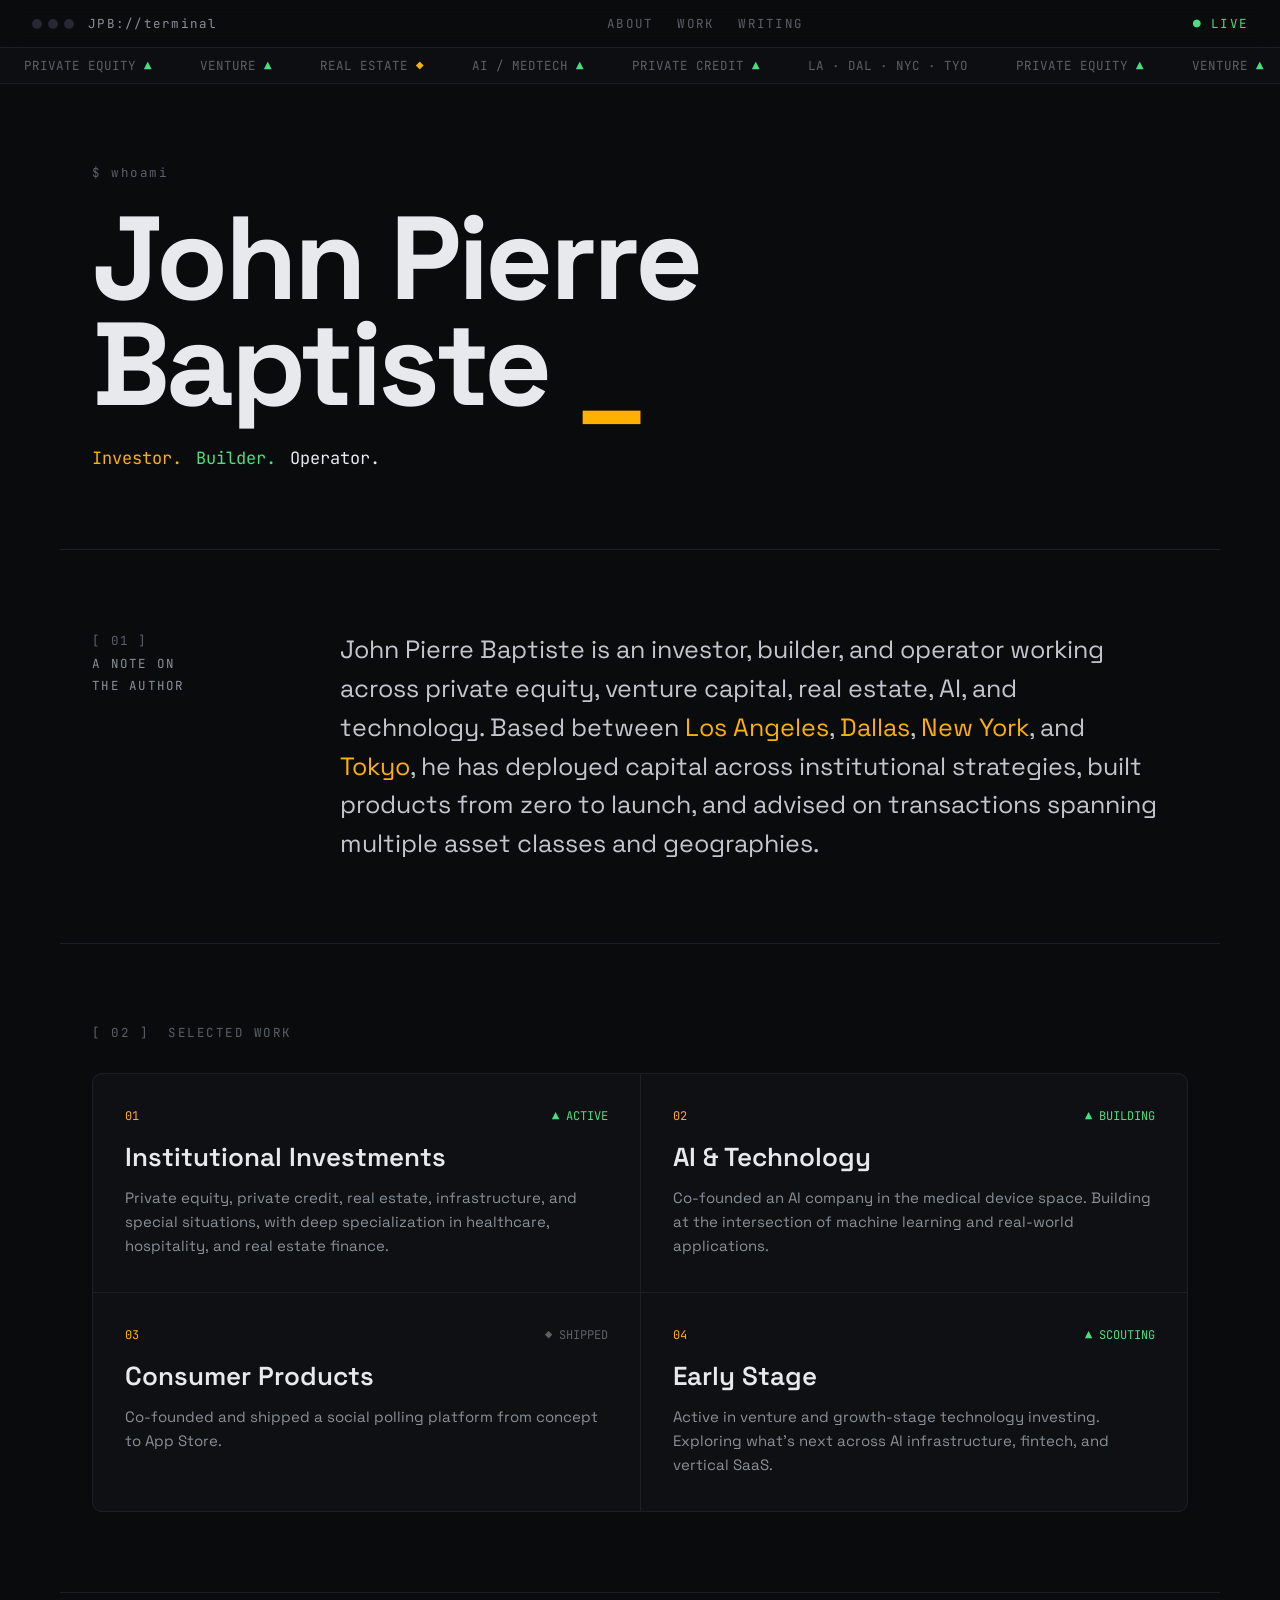
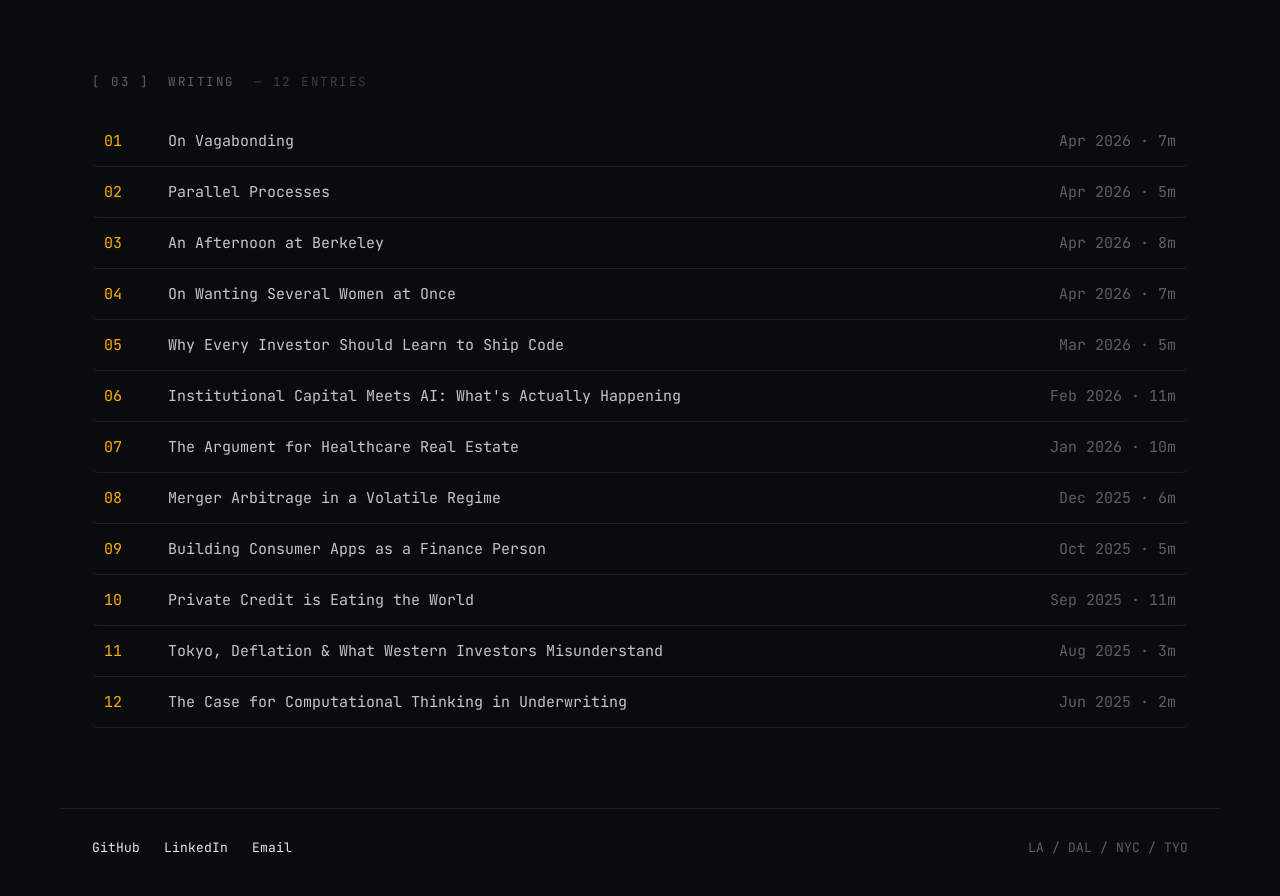
==== commit 42f45ca6: "redesign homepage as dark terminal aesthetic Replace editorial-print homepage with a self-contained " ====
--- a/index.html
+++ b/index.html
@@ -1,192 +1,215 @@
 <!DOCTYPE html>
 <html lang="en">
 <head>
-  <meta charset="UTF-8">
-  <meta name="viewport" content="width=device-width, initial-scale=1.0">
-  <title>JohnPierreBaptiste</title>
-  <meta name="description" content="JohnPierreBaptiste — Investor. Builder. Operator. Essays and field notes.">
-  <meta name="theme-color" content="#f4efe3">
-  <link rel="preconnect" href="https://fonts.googleapis.com">
-  <link rel="preconnect" href="https://fonts.gstatic.com" crossorigin>
-  <link href="https://fonts.googleapis.com/css2?family=Fraunces:ital,opsz,wght@0,9..144,400..700;1,9..144,400..700&family=IBM+Plex+Mono:wght@400;500&family=Newsreader:ital,opsz,wght@0,6..72,400..600;1,6..72,400..600&display=swap" rel="stylesheet">
-  <link rel="stylesheet" href="styles.css">
-  <link rel="icon" href="data:image/svg+xml,<svg xmlns='http://www.w3.org/2000/svg' viewBox='0 0 100 100'><text y='.9em' font-size='90' fill='%238a3324'>&#10070;</text></svg>">
+<meta charset="UTF-8">
+<meta name="viewport" content="width=device-width, initial-scale=1.0">
+<title>John Pierre Baptiste — Investor. Builder. Operator.</title>
+<meta name="description" content="John Pierre Baptiste — Investor, Builder, Operator. Essays and field notes across finance, AI, and technology.">
+<meta name="theme-color" content="#0a0b0d">
+<link rel="preconnect" href="https://fonts.googleapis.com">
+<link rel="preconnect" href="https://fonts.gstatic.com" crossorigin>
+<link href="https://fonts.googleapis.com/css2?family=Space+Grotesk:wght@400;500;600;700&family=JetBrains+Mono:wght@400;500;700&display=swap" rel="stylesheet">
+<link rel="icon" href="data:image/svg+xml,<svg xmlns='http://www.w3.org/2000/svg' viewBox='0 0 100 100'><text y='.9em' font-size='90' fill='%23ffb000'>&#10070;</text></svg>">
+<style>
+  :root {
+    --bg: #0a0b0d;
+    --panel: #0e1013;
+    --line: #1c1f24;
+    --text: #e7e9ec;
+    --muted: #8a9098;
+    --dim: #5b6068;
+    --amber: #ffb000;
+    --green: #4ade80;
+    --mono: 'JetBrains Mono', ui-monospace, monospace;
+    --sans: 'Space Grotesk', system-ui, sans-serif;
+  }
+  * { box-sizing: border-box; }
+  html { scroll-behavior: smooth; }
+  body {
+    margin: 0;
+    background: var(--bg);
+    color: var(--text);
+    font-family: var(--sans);
+    -webkit-font-smoothing: antialiased;
+    text-rendering: optimizeLegibility;
+  }
+  a { color: inherit; text-decoration: none; }
+  .wrap { max-width: 1160px; margin: 0 auto; }
+
+  /* keyframes */
+  @keyframes blink { 0%,49% { opacity: 1; } 50%,100% { opacity: 0; } }
+  @keyframes ticker { 0% { transform: translateX(0); } 100% { transform: translateX(-50%); } }
+
+  /* top bar */
+  .topbar {
+    position: sticky; top: 0; z-index: 20;
+    display: flex; align-items: center; justify-content: space-between;
+    padding: 15px 32px;
+    border-bottom: 1px solid var(--line);
+    background: rgba(10,11,13,0.82);
+    backdrop-filter: blur(10px);
+    font-family: var(--mono); font-size: 12.5px; letter-spacing: 0.1em; color: var(--dim);
+  }
+  .topbar .brand { display: flex; align-items: center; gap: 14px; }
+  .dots { display: flex; gap: 6px; }
+  .dots i { width: 10px; height: 10px; border-radius: 50%; background: #25282e; display: block; }
+  .topbar .path { color: var(--muted); }
+  .nav { display: flex; gap: 24px; }
+  .nav a { transition: color .15s; }
+  .nav a:hover { color: var(--amber); }
+  .live { color: var(--green); }
+
+  /* ticker */
+  .ticker-mask { overflow: hidden; border-bottom: 1px solid var(--line); background: #0c0e11; }
+  .ticker { display: flex; width: max-content; animation: ticker 30s linear infinite; font-family: var(--mono); font-size: 12.5px; padding: 9px 0; color: var(--dim); }
+  .ticker span { padding: 0 24px; white-space: nowrap; }
+  .up { color: var(--green); } .flat { color: var(--amber); }
+
+  /* section chrome */
+  section { border-bottom: 1px solid var(--line); padding: clamp(48px, 7vw, 80px) 32px; }
+  .kicker { font-family: var(--mono); font-size: 12.5px; letter-spacing: 0.12em; color: var(--dim); }
+
+  /* hero */
+  .hero .prompt { margin-bottom: 24px; }
+  .hero h1 { margin: 0; font-weight: 700; font-size: clamp(52px, 11vw, 118px); line-height: 0.9; letter-spacing: -0.03em; }
+  .caret { color: var(--amber); display: inline-block; animation: blink 1.1s step-end infinite; }
+  .roles { display: flex; flex-wrap: wrap; gap: 14px; margin-top: 30px; font-family: var(--mono); font-size: clamp(14px,2.4vw,17px); }
+  .roles .r1 { color: var(--amber); } .roles .r2 { color: var(--green); }
+
+  /* about */
+  .about-grid { display: grid; grid-template-columns: 200px 1fr; gap: 48px; }
+  .about-grid .label { font-family: var(--mono); font-size: 12.5px; letter-spacing: 0.1em; color: var(--dim); line-height: 1.8; }
+  .about-grid .label b { color: var(--muted); font-weight: 400; }
+  .about-grid p { margin: 0; font-size: clamp(20px, 2.6vw, 25px); line-height: 1.55; color: #c3c7cd; max-width: 820px; }
+  .about-grid p mark { background: none; color: var(--amber); }
+
+  /* work */
+  .work-grid { display: grid; grid-template-columns: 1fr 1fr; gap: 1px; background: var(--line); border: 1px solid var(--line); border-radius: 10px; overflow: hidden; margin-top: 32px; }
+  .card { background: var(--panel); padding: 34px 32px; transition: background .2s; }
+  .card:hover { background: #14171c; }
+  .card .card-top { display: flex; justify-content: space-between; align-items: center; margin-bottom: 16px; font-family: var(--mono); font-size: 12px; }
+  .card .num { color: var(--amber); }
+  .card .stat { color: var(--green); } .card .stat.done { color: var(--dim); }
+  .card h3 { margin: 0 0 12px; font-size: clamp(21px,2.6vw,26px); font-weight: 600; }
+  .card p { margin: 0; color: var(--muted); font-size: 15px; line-height: 1.6; }
+
+  /* writing */
+  .toc { font-family: var(--mono); font-size: 15px; margin-top: 26px; }
+  .toc a { display: grid; grid-template-columns: 44px 1fr auto; gap: 20px; padding: 15px 12px; border-bottom: 1px solid var(--line); color: #c3c7cd; align-items: center; border-radius: 6px; transition: background .15s, color .15s; }
+  .toc a:hover { background: var(--panel); color: var(--text); }
+  .toc a:hover .idx { color: var(--green); }
+  .toc .idx { color: var(--amber); }
+  .toc .meta { color: var(--dim); text-align: right; white-space: nowrap; }
+
+  /* footer */
+  footer { display: flex; justify-content: space-between; align-items: center; gap: 20px; flex-wrap: wrap; padding: 30px 32px 40px; font-family: var(--mono); font-size: 13px; color: var(--dim); }
+  footer .links { display: flex; gap: 24px; }
+  footer .links a { color: var(--text); transition: color .15s; }
+  footer .links a:hover { color: var(--amber); }
+
+  @media (max-width: 720px) {
+    .topbar { padding: 13px 18px; }
+    .topbar .path, .nav { display: none; }
+    section { padding: 44px 18px; }
+    .about-grid { grid-template-columns: 1fr; gap: 20px; }
+    .work-grid { grid-template-columns: 1fr; }
+    footer { padding: 26px 18px 36px; }
+    .toc a { grid-template-columns: 34px 1fr; }
+    .toc .meta { display: none; }
+  }
+</style>
 </head>
 <body>
 
-  <!-- Masthead -->
-  <header class="masthead">
-    <div class="masthead-top">
-      <span>Field Notes &amp; Essays</span>
-      <span class="masthead-mark">&#10070;</span>
-      <span>Est. MMXXV</span>
+  <header class="topbar">
+    <div class="brand">
+      <span class="dots"><i></i><i></i><i></i></span>
+      <span class="path">JPB://terminal</span>
     </div>
-    <h1 class="masthead-name">JohnPierreBaptiste</h1>
-    <p class="masthead-tagline">Investor. Builder. Operator.</p>
-    <div class="masthead-rule"></div>
-    <nav class="masthead-nav">
-      <a href="#about">About</a>
-      <a href="#work">Work</a>
-      <a href="#writing">Writing</a>
+    <nav class="nav">
+      <a href="#about">ABOUT</a>
+      <a href="#work">WORK</a>
+      <a href="#writing">WRITING</a>
     </nav>
+    <span class="live">● LIVE</span>
   </header>
 
-  <!-- About -->
-  <section id="about">
-    <div class="container">
-      <div class="section-head">
-        <span class="section-no">&#8470; 01</span>
-        <h2 class="section-label">A Note on the Author</h2>
+  <div class="ticker-mask">
+    <div class="ticker">
+      <span>PRIVATE EQUITY <b class="up">▲</b></span><span>VENTURE <b class="up">▲</b></span><span>REAL ESTATE <b class="flat">◆</b></span><span>AI / MEDTECH <b class="up">▲</b></span><span>PRIVATE CREDIT <b class="up">▲</b></span><span>LA · DAL · NYC · TYO</span>
+      <span>PRIVATE EQUITY <b class="up">▲</b></span><span>VENTURE <b class="up">▲</b></span><span>REAL ESTATE <b class="flat">◆</b></span><span>AI / MEDTECH <b class="up">▲</b></span><span>PRIVATE CREDIT <b class="up">▲</b></span><span>LA · DAL · NYC · TYO</span>
+    </div>
+  </div>
+
+  <main class="wrap">
+
+    <section class="hero">
+      <div class="kicker prompt">$ whoami</div>
+      <h1>John Pierre<br>Baptiste<span class="caret">&nbsp;_</span></h1>
+      <div class="roles"><span class="r1">Investor.</span><span class="r2">Builder.</span><span>Operator.</span></div>
+    </section>
+
+    <section id="about">
+      <div class="about-grid">
+        <div class="label">[ 01 ]<br><b>A NOTE ON<br>THE AUTHOR</b></div>
+        <p>John Pierre Baptiste is an investor, builder, and operator working across private equity, venture capital, real estate, AI, and technology. Based between <mark>Los Angeles</mark>, <mark>Dallas</mark>, <mark>New York</mark>, and <mark>Tokyo</mark>, he has deployed capital across institutional strategies, built products from zero to launch, and advised on transactions spanning multiple asset classes and geographies.</p>
       </div>
-      <p class="about-text">
-        <strong>JohnPierreBaptiste</strong> is an investor, builder, and operator working across private equity, venture capital, real estate, AI, and technology. Based between Los Angeles, Dallas, New York, and Tokyo, he has deployed capital across institutional strategies, built products from zero to launch, and advised on transactions spanning multiple asset classes and geographies.
-      </p>
-      <p class="ornament">&#10086;</p>
-    </div>
-  </section>
-
-  <!-- Selected Work -->
-  <section id="work">
-    <div class="container">
-      <div class="section-head">
-        <span class="section-no">&#8470; 02</span>
-        <h2 class="section-label">Selected Work</h2>
+    </section>
+
+    <section id="work">
+      <div class="kicker">[ 02 ] &nbsp;SELECTED WORK</div>
+      <div class="work-grid">
+        <article class="card">
+          <div class="card-top"><span class="num">01</span><span class="stat">▲ ACTIVE</span></div>
+          <h3>Institutional Investments</h3>
+          <p>Private equity, private credit, real estate, infrastructure, and special situations, with deep specialization in healthcare, hospitality, and real estate finance.</p>
+        </article>
+        <article class="card">
+          <div class="card-top"><span class="num">02</span><span class="stat">▲ BUILDING</span></div>
+          <h3>AI &amp; Technology</h3>
+          <p>Co-founded an AI company in the medical device space. Building at the intersection of machine learning and real-world applications.</p>
+        </article>
+        <article class="card">
+          <div class="card-top"><span class="num">03</span><span class="stat done">◆ SHIPPED</span></div>
+          <h3>Consumer Products</h3>
+          <p>Co-founded and shipped a social polling platform from concept to App Store.</p>
+        </article>
+        <article class="card">
+          <div class="card-top"><span class="num">04</span><span class="stat">▲ SCOUTING</span></div>
+          <h3>Early Stage</h3>
+          <p>Active in venture and growth-stage technology investing. Exploring what's next across AI infrastructure, fintech, and vertical SaaS.</p>
+        </article>
       </div>
-      <div class="work-list">
-        <div class="work-row">
-          <span class="work-no">I.</span>
-          <h3 class="work-category">Institutional Investments</h3>
-          <p class="work-description">Private equity, private credit, real estate, infrastructure, and special situations strategies, with deep specialization in healthcare, hospitality, and real estate finance.</p>
-        </div>
-        <div class="work-row">
-          <span class="work-no">II.</span>
-          <h3 class="work-category">AI &amp; Technology</h3>
-          <p class="work-description">Co-founded an AI company in the medical device space. Building at the intersection of machine learning and real-world applications.</p>
-        </div>
-        <div class="work-row">
-          <span class="work-no">III.</span>
-          <h3 class="work-category">Consumer Products</h3>
-          <p class="work-description">Co-founded and shipped a social polling platform from concept to App Store.</p>
-        </div>
-        <div class="work-row">
-          <span class="work-no">IV.</span>
-          <h3 class="work-category">Early Stage</h3>
-          <p class="work-description">Active in venture and growth-stage technology investing. Exploring what's next across AI infrastructure, fintech, and vertical SaaS.</p>
-        </div>
-      </div>
-    </div>
-  </section>
-
-  <!-- Writing -->
-  <section id="writing">
-    <div class="container">
-      <div class="section-head">
-        <span class="section-no">&#8470; 03</span>
-        <h2 class="section-label">Table of Contents</h2>
-      </div>
-      <div class="toc">
-
-        <a href="posts/vagabonding.html" class="toc-item">
-          <span class="toc-no">01</span>
-          <h3 class="toc-title">On Vagabonding</h3>
-          <span class="toc-leader"></span>
-          <span class="toc-date">Apr 2026 &middot; 7 min</span>
-        </a>
-
-        <a href="posts/parallel-processes.html" class="toc-item">
-          <span class="toc-no">02</span>
-          <h3 class="toc-title">Parallel Processes</h3>
-          <span class="toc-leader"></span>
-          <span class="toc-date">Apr 2026 &middot; 5 min</span>
-        </a>
-
-        <a href="posts/afternoon-berkeley.html" class="toc-item">
-          <span class="toc-no">03</span>
-          <h3 class="toc-title">An Afternoon at Berkeley</h3>
-          <span class="toc-leader"></span>
-          <span class="toc-date">Apr 2026 &middot; 8 min</span>
-        </a>
-
-        <a href="posts/several-women.html" class="toc-item">
-          <span class="toc-no">04</span>
-          <h3 class="toc-title">On Wanting Several Women at Once</h3>
-          <span class="toc-leader"></span>
-          <span class="toc-date">Apr 2026 &middot; 7 min</span>
-        </a>
-
-        <a href="posts/ship-code.html" class="toc-item">
-          <span class="toc-no">05</span>
-          <h3 class="toc-title">Why Every Investor Should Learn to Ship Code</h3>
-          <span class="toc-leader"></span>
-          <span class="toc-date">Mar 2026 &middot; 5 min</span>
-        </a>
-
-        <a href="posts/institutional-capital-ai.html" class="toc-item">
-          <span class="toc-no">06</span>
-          <h3 class="toc-title">Institutional Capital Meets AI: What's Actually Happening</h3>
-          <span class="toc-leader"></span>
-          <span class="toc-date">Feb 2026 &middot; 11 min</span>
-        </a>
-
-        <a href="posts/healthcare-real-estate.html" class="toc-item">
-          <span class="toc-no">07</span>
-          <h3 class="toc-title">The Argument for Healthcare Real Estate in a Post-Rate-Hike World</h3>
-          <span class="toc-leader"></span>
-          <span class="toc-date">Jan 2026 &middot; 10 min</span>
-        </a>
-
-        <a href="posts/merger-arbitrage.html" class="toc-item">
-          <span class="toc-no">08</span>
-          <h3 class="toc-title">Merger Arbitrage in a Volatile Regime: Notes from the Field</h3>
-          <span class="toc-leader"></span>
-          <span class="toc-date">Dec 2025 &middot; 6 min</span>
-        </a>
-
-        <a href="posts/consumer-apps-finance.html" class="toc-item">
-          <span class="toc-no">09</span>
-          <h3 class="toc-title">Building Consumer Apps as a Finance Person: What I Got Wrong</h3>
-          <span class="toc-leader"></span>
-          <span class="toc-date">Oct 2025 &middot; 5 min</span>
-        </a>
-
-        <a href="posts/private-credit.html" class="toc-item">
-          <span class="toc-no">10</span>
-          <h3 class="toc-title">Private Credit is Eating the World and Nobody is Paying Attention</h3>
-          <span class="toc-leader"></span>
-          <span class="toc-date">Sep 2025 &middot; 11 min</span>
-        </a>
-
-        <a href="posts/tokyo-japan.html" class="toc-item">
-          <span class="toc-no">11</span>
-          <h3 class="toc-title">Tokyo, Deflation, and What Western Investors Misunderstand About Japan</h3>
-          <span class="toc-leader"></span>
-          <span class="toc-date">Aug 2025 &middot; 3 min</span>
-        </a>
-
-        <a href="posts/computational-real-estate.html" class="toc-item">
-          <span class="toc-no">12</span>
-          <h3 class="toc-title">The Case for Computational Thinking in Real Estate Underwriting</h3>
-          <span class="toc-leader"></span>
-          <span class="toc-date">Jun 2025 &middot; 2 min</span>
-        </a>
-
-      </div>
-    </div>
-  </section>
-
-  <!-- Footer -->
-  <footer class="footer">
-    <div class="footer-rule"></div>
-    <p class="footer-mark">&#10070;</p>
-    <div class="footer-links">
-      <a href="https://github.com/JohnPierreBaptiste" target="_blank" rel="noopener noreferrer">GitHub</a>
-      <a href="https://linkedin.com/in/JohnPierreBaptiste" target="_blank" rel="noopener noreferrer">LinkedIn</a>
+    </section>
+
+    <section id="writing">
+      <div class="kicker">[ 03 ] &nbsp;WRITING &nbsp;<span style="color:#3a3e44;">— 12 ENTRIES</span></div>
+      <nav class="toc">
+        <a href="posts/vagabonding.html"><span class="idx">01</span><span>On Vagabonding</span><span class="meta">Apr 2026 · 7m</span></a>
+        <a href="posts/parallel-processes.html"><span class="idx">02</span><span>Parallel Processes</span><span class="meta">Apr 2026 · 5m</span></a>
+        <a href="posts/afternoon-berkeley.html"><span class="idx">03</span><span>An Afternoon at Berkeley</span><span class="meta">Apr 2026 · 8m</span></a>
+        <a href="posts/several-women.html"><span class="idx">04</span><span>On Wanting Several Women at Once</span><span class="meta">Apr 2026 · 7m</span></a>
+        <a href="posts/ship-code.html"><span class="idx">05</span><span>Why Every Investor Should Learn to Ship Code</span><span class="meta">Mar 2026 · 5m</span></a>
+        <a href="posts/institutional-capital-ai.html"><span class="idx">06</span><span>Institutional Capital Meets AI: What's Actually Happening</span><span class="meta">Feb 2026 · 11m</span></a>
+        <a href="posts/healthcare-real-estate.html"><span class="idx">07</span><span>The Argument for Healthcare Real Estate</span><span class="meta">Jan 2026 · 10m</span></a>
+        <a href="posts/merger-arbitrage.html"><span class="idx">08</span><span>Merger Arbitrage in a Volatile Regime</span><span class="meta">Dec 2025 · 6m</span></a>
+        <a href="posts/consumer-apps-finance.html"><span class="idx">09</span><span>Building Consumer Apps as a Finance Person</span><span class="meta">Oct 2025 · 5m</span></a>
+        <a href="posts/private-credit.html"><span class="idx">10</span><span>Private Credit is Eating the World</span><span class="meta">Sep 2025 · 11m</span></a>
+        <a href="posts/tokyo-japan.html"><span class="idx">11</span><span>Tokyo, Deflation &amp; What Western Investors Misunderstand</span><span class="meta">Aug 2025 · 3m</span></a>
+        <a href="posts/computational-real-estate.html"><span class="idx">12</span><span>The Case for Computational Thinking in Underwriting</span><span class="meta">Jun 2025 · 2m</span></a>
+      </nav>
+    </section>
+
+  </main>
+
+  <footer class="wrap">
+    <div class="links">
+      <a href="https://github.com/JohnPierreBaptiste">GitHub</a>
+      <a href="https://linkedin.com/in/JohnPierreBaptiste">LinkedIn</a>
       <a href="mailto:john@johnpierrebaptiste.com">Email</a>
     </div>
-    <p class="footer-locations">LA / DAL / NYC / TYO</p>
-    <p class="footer-colophon">Set in Fraunces, Newsreader &amp; IBM Plex Mono.</p>
+    <div>LA / DAL / NYC / TYO</div>
   </footer>
 
-  <script src="script.js"></script>
 </body>
 </html>
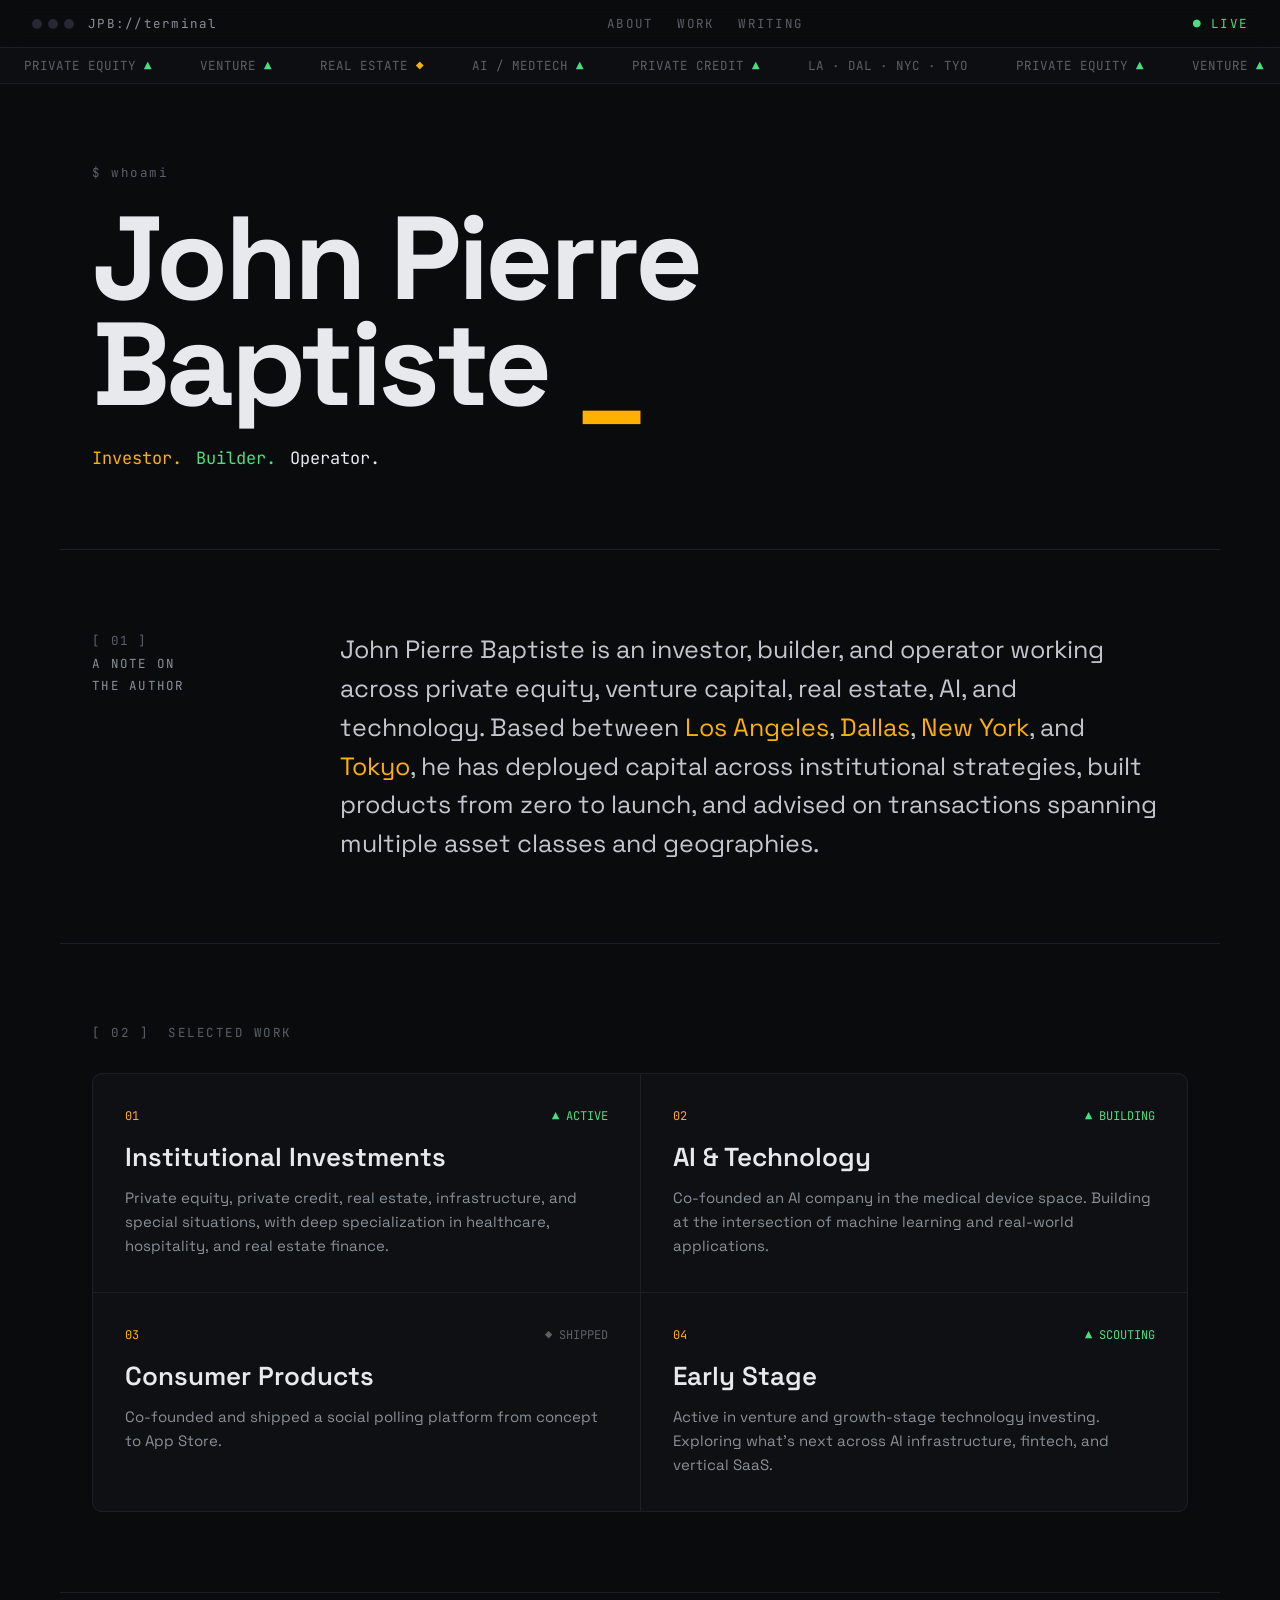
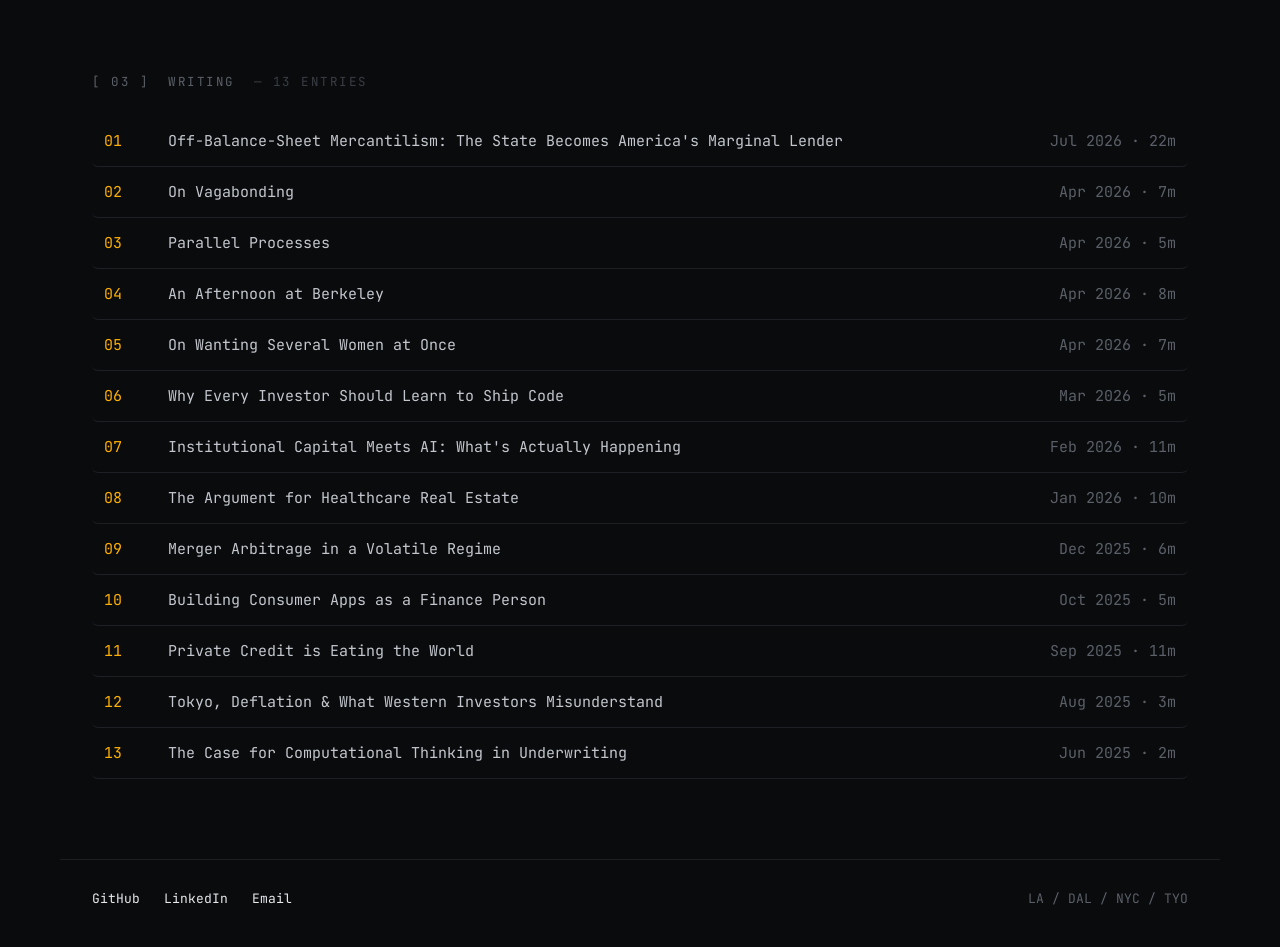
==== commit 3a8df760: "add essay: Off-Balance-Sheet Mercantilism New long-form forecasting post on Modern Mercantilism, AI," ====
--- a/index.html
+++ b/index.html
@@ -183,20 +183,21 @@
     </section>
 
     <section id="writing">
-      <div class="kicker">[ 03 ] &nbsp;WRITING &nbsp;<span style="color:#3a3e44;">— 12 ENTRIES</span></div>
+      <div class="kicker">[ 03 ] &nbsp;WRITING &nbsp;<span style="color:#3a3e44;">— 13 ENTRIES</span></div>
       <nav class="toc">
-        <a href="posts/vagabonding.html"><span class="idx">01</span><span>On Vagabonding</span><span class="meta">Apr 2026 · 7m</span></a>
-        <a href="posts/parallel-processes.html"><span class="idx">02</span><span>Parallel Processes</span><span class="meta">Apr 2026 · 5m</span></a>
-        <a href="posts/afternoon-berkeley.html"><span class="idx">03</span><span>An Afternoon at Berkeley</span><span class="meta">Apr 2026 · 8m</span></a>
-        <a href="posts/several-women.html"><span class="idx">04</span><span>On Wanting Several Women at Once</span><span class="meta">Apr 2026 · 7m</span></a>
-        <a href="posts/ship-code.html"><span class="idx">05</span><span>Why Every Investor Should Learn to Ship Code</span><span class="meta">Mar 2026 · 5m</span></a>
-        <a href="posts/institutional-capital-ai.html"><span class="idx">06</span><span>Institutional Capital Meets AI: What's Actually Happening</span><span class="meta">Feb 2026 · 11m</span></a>
-        <a href="posts/healthcare-real-estate.html"><span class="idx">07</span><span>The Argument for Healthcare Real Estate</span><span class="meta">Jan 2026 · 10m</span></a>
-        <a href="posts/merger-arbitrage.html"><span class="idx">08</span><span>Merger Arbitrage in a Volatile Regime</span><span class="meta">Dec 2025 · 6m</span></a>
-        <a href="posts/consumer-apps-finance.html"><span class="idx">09</span><span>Building Consumer Apps as a Finance Person</span><span class="meta">Oct 2025 · 5m</span></a>
-        <a href="posts/private-credit.html"><span class="idx">10</span><span>Private Credit is Eating the World</span><span class="meta">Sep 2025 · 11m</span></a>
-        <a href="posts/tokyo-japan.html"><span class="idx">11</span><span>Tokyo, Deflation &amp; What Western Investors Misunderstand</span><span class="meta">Aug 2025 · 3m</span></a>
-        <a href="posts/computational-real-estate.html"><span class="idx">12</span><span>The Case for Computational Thinking in Underwriting</span><span class="meta">Jun 2025 · 2m</span></a>
+        <a href="posts/off-balance-sheet-mercantilism.html"><span class="idx">01</span><span>Off-Balance-Sheet Mercantilism: The State Becomes America's Marginal Lender</span><span class="meta">Jul 2026 · 22m</span></a>
+        <a href="posts/vagabonding.html"><span class="idx">02</span><span>On Vagabonding</span><span class="meta">Apr 2026 · 7m</span></a>
+        <a href="posts/parallel-processes.html"><span class="idx">03</span><span>Parallel Processes</span><span class="meta">Apr 2026 · 5m</span></a>
+        <a href="posts/afternoon-berkeley.html"><span class="idx">04</span><span>An Afternoon at Berkeley</span><span class="meta">Apr 2026 · 8m</span></a>
+        <a href="posts/several-women.html"><span class="idx">05</span><span>On Wanting Several Women at Once</span><span class="meta">Apr 2026 · 7m</span></a>
+        <a href="posts/ship-code.html"><span class="idx">06</span><span>Why Every Investor Should Learn to Ship Code</span><span class="meta">Mar 2026 · 5m</span></a>
+        <a href="posts/institutional-capital-ai.html"><span class="idx">07</span><span>Institutional Capital Meets AI: What's Actually Happening</span><span class="meta">Feb 2026 · 11m</span></a>
+        <a href="posts/healthcare-real-estate.html"><span class="idx">08</span><span>The Argument for Healthcare Real Estate</span><span class="meta">Jan 2026 · 10m</span></a>
+        <a href="posts/merger-arbitrage.html"><span class="idx">09</span><span>Merger Arbitrage in a Volatile Regime</span><span class="meta">Dec 2025 · 6m</span></a>
+        <a href="posts/consumer-apps-finance.html"><span class="idx">10</span><span>Building Consumer Apps as a Finance Person</span><span class="meta">Oct 2025 · 5m</span></a>
+        <a href="posts/private-credit.html"><span class="idx">11</span><span>Private Credit is Eating the World</span><span class="meta">Sep 2025 · 11m</span></a>
+        <a href="posts/tokyo-japan.html"><span class="idx">12</span><span>Tokyo, Deflation &amp; What Western Investors Misunderstand</span><span class="meta">Aug 2025 · 3m</span></a>
+        <a href="posts/computational-real-estate.html"><span class="idx">13</span><span>The Case for Computational Thinking in Underwriting</span><span class="meta">Jun 2025 · 2m</span></a>
       </nav>
     </section>
 
